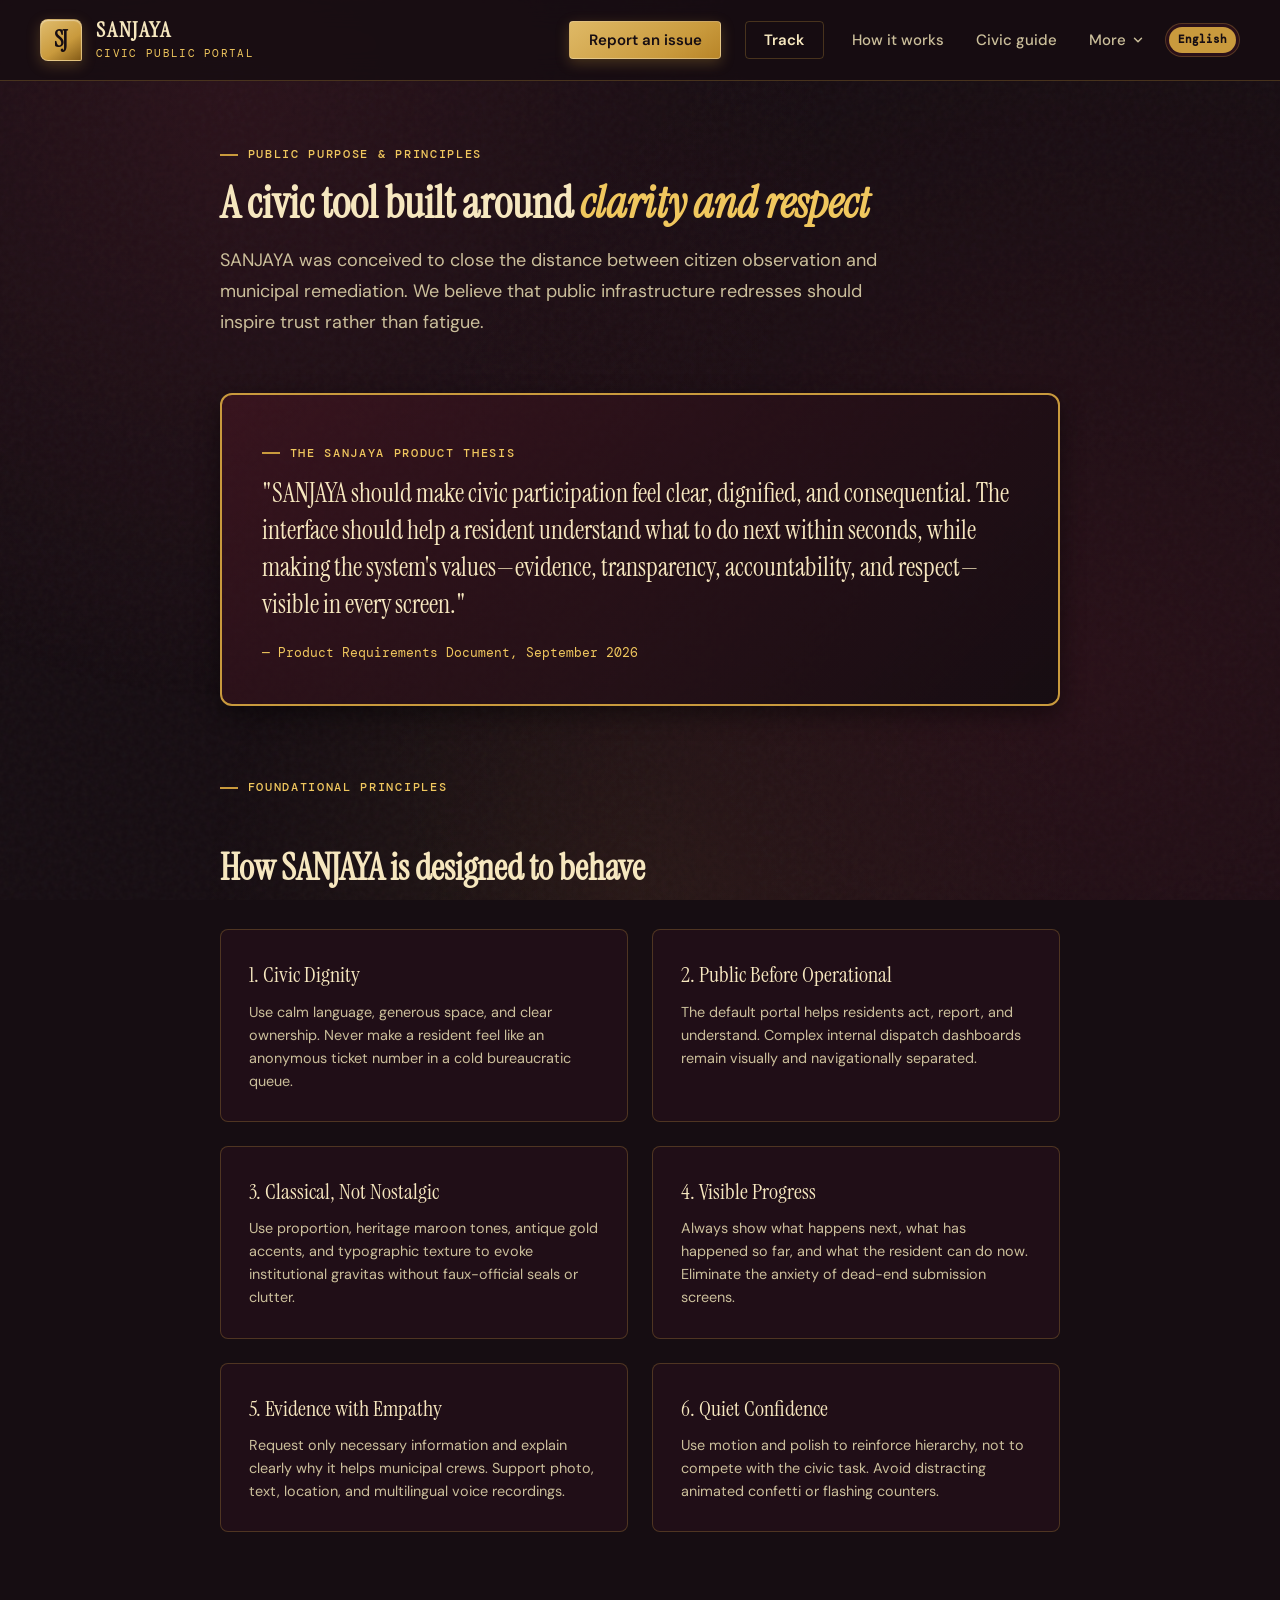
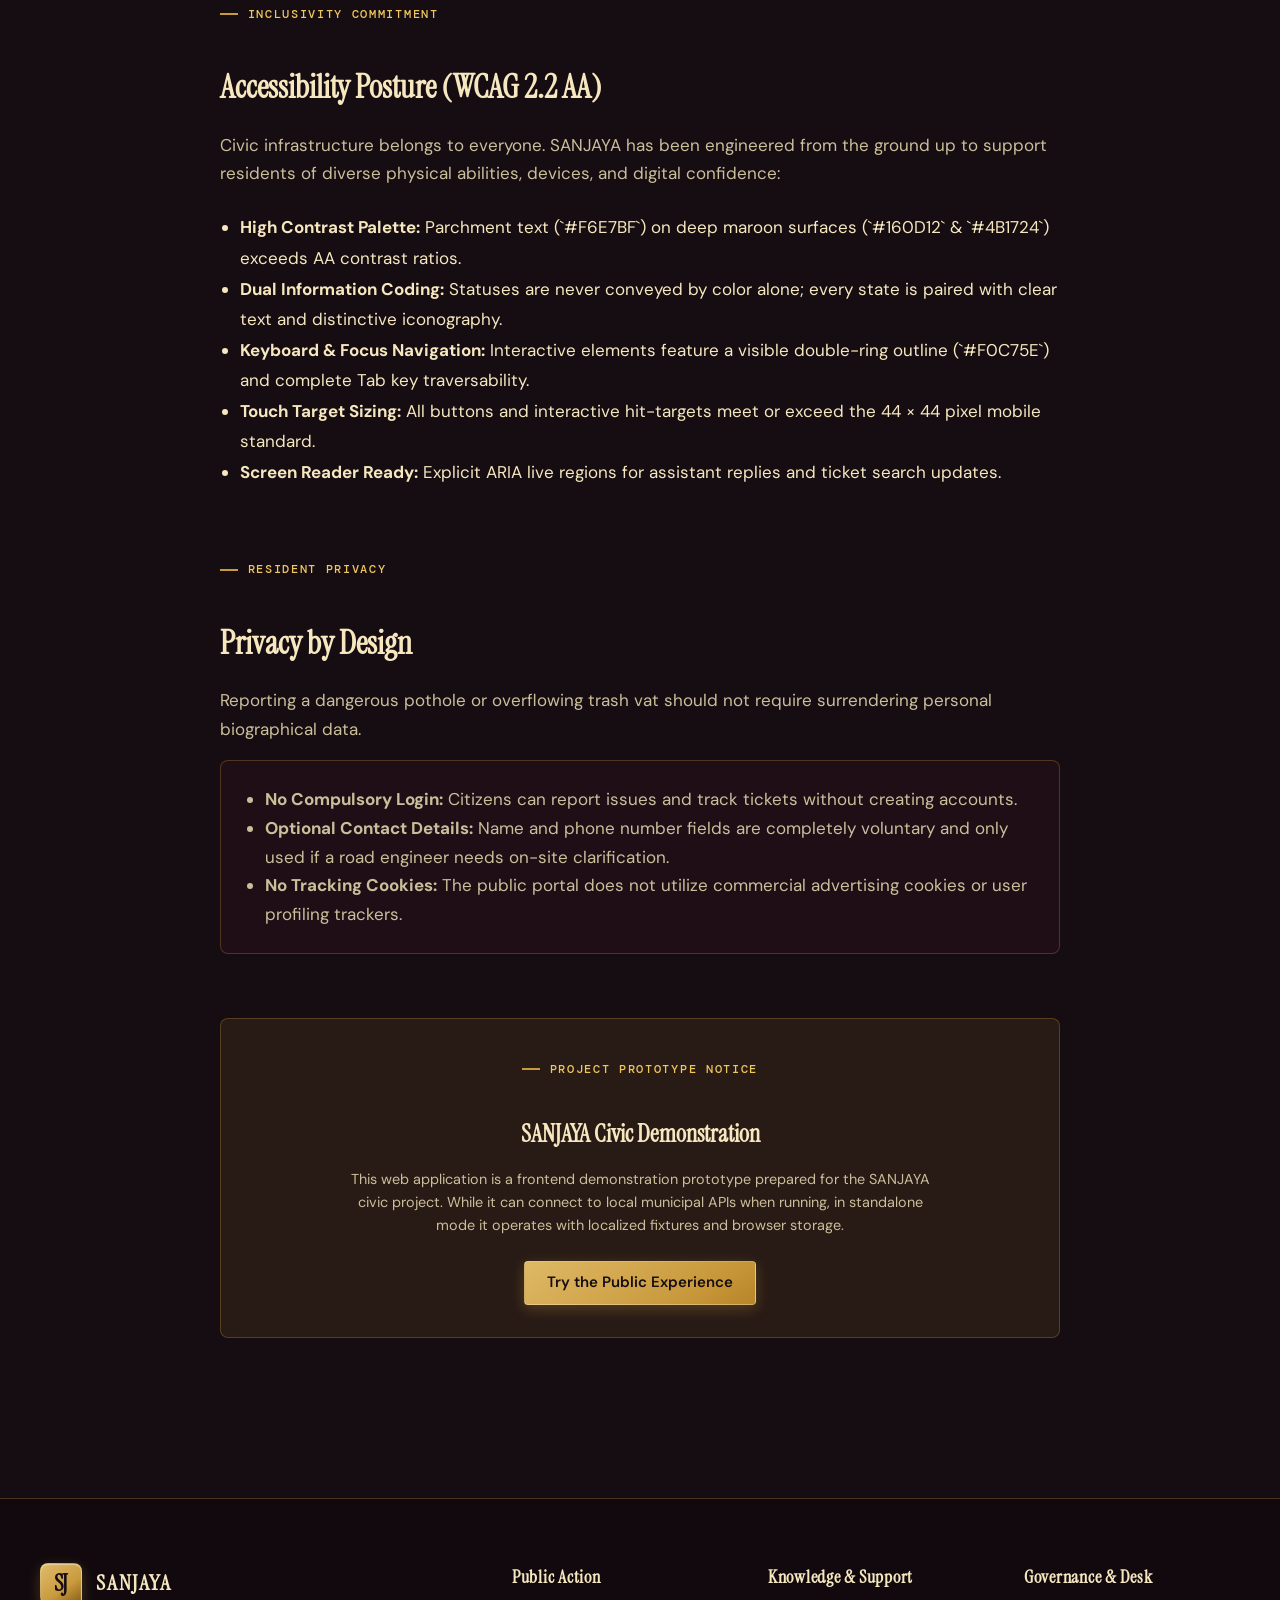
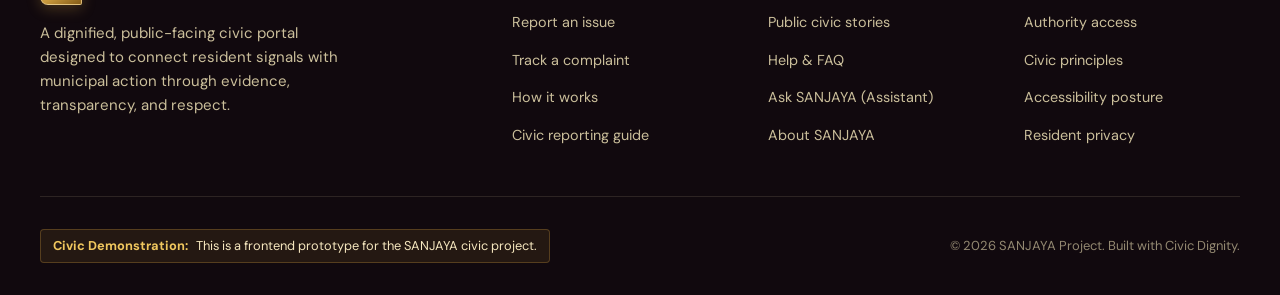
==== frontend/about.html @ 370dfbf6 "upgrading UI" ====
<!doctype html>
<html lang="en">
<head>
  <meta charset="UTF-8" />
  <meta name="viewport" content="width=device-width, initial-scale=1.0" />
  <meta name="description" content="Learn about SANJAYA's mission, civic thesis, design principles, accessibility posture, and governance." />
  <meta name="theme-color" content="#160D12" />
  <title>About SANJAYA — Civic Dignity, Transparency & Action</title>
  
  <!-- Typography -->
  <link rel="preconnect" href="https://fonts.googleapis.com" />
  <link rel="preconnect" href="https://fonts.gstatic.com" crossorigin />
  <link href="https://fonts.googleapis.com/css2?family=DM+Mono:wght@400;500&family=DM+Sans:opsz,wght@9..40,400;9..40,500;9..40,600;9..40,700&family=Instrument+Serif:ital@0;1&display=swap" rel="stylesheet" />

  <!-- Stylesheets -->
  <link rel="stylesheet" href="css/tokens.css" />
  <link rel="stylesheet" href="css/layout.css" />
  <link rel="stylesheet" href="css/components.css" />
  <link rel="stylesheet" href="css/style.css" />
</head>
<body>
  <a href="#main-content" class="skip-link">Skip to main content</a>
  <div class="site-texture" aria-hidden="true"></div>
  <div class="site-glow" aria-hidden="true"></div>

  <!-- Shared Header -->
  <header class="site-header">
    <div class="shell header-inner">
      <a href="index.html" class="brand" aria-label="SANJAYA Civic Portal Home">
        <div class="brand-mark" aria-hidden="true">SJ</div>
        <div class="brand-text">
          <span class="brand-name">SANJAYA</span>
          <span class="brand-tagline">Civic Public Portal</span>
        </div>
      </a>

      <nav class="nav-desktop" aria-label="Primary Navigation">
        <a href="report.html" class="btn btn-primary" style="padding: 0.55rem 1.15rem; min-height: 38px;">Report an issue</a>
        <a href="track.html" class="btn btn-outline" style="padding: 0.55rem 1.15rem; min-height: 38px;">Track</a>
        <a href="how-it-works.html" class="nav-link">How it works</a>
        <a href="civic-guide.html" class="nav-link">Civic guide</a>

        <div class="nav-dropdown">
          <button class="dropdown-trigger" aria-expanded="false" aria-haspopup="true">
            <span>More</span>
            <svg viewBox="0 0 24 24" fill="none" stroke="currentColor" stroke-width="2.5" stroke-linecap="round" stroke-linejoin="round" aria-hidden="true"><polyline points="6 9 12 15 18 9"></polyline></svg>
          </button>
          <div class="dropdown-menu" role="menu">
            <a href="stories.html" class="dropdown-item" role="menuitem">Public stories</a>
            <a href="help.html" class="dropdown-item" role="menuitem">Help centre</a>
            <a href="assistant.html" class="dropdown-item" role="menuitem">Ask SANJAYA</a>
            <a href="about.html" class="dropdown-item is-active" role="menuitem">About SANJAYA</a>
            <a href="login.html" class="dropdown-item authority-link" role="menuitem">Authority access ↗</a>
          </div>
        </div>
      </nav>

      <div class="header-actions">
        <div class="lang-selector" aria-label="Language">
          <span class="lang-btn is-active" style="cursor: default;">English</span>
        </div>

        <button class="menu-toggle" aria-label="Open mobile navigation menu" aria-expanded="false">
          <svg width="22" height="22" viewBox="0 0 24 24" fill="none" stroke="currentColor" stroke-width="2" stroke-linecap="round" stroke-linejoin="round"><line x1="3" y1="12" x2="21" y2="12"></line><line x1="3" y1="6" x2="21" y2="6"></line><line x1="3" y1="18" x2="21" y2="18"></line></svg>
        </button>
      </div>
    </div>
  </header>

  <!-- Mobile Drawer -->
  <aside class="mobile-drawer" aria-hidden="true" role="dialog" aria-label="Mobile Navigation">
    <div class="drawer-content">
      <div class="drawer-header">
        <a href="index.html" class="brand">
          <div class="brand-mark" aria-hidden="true">SJ</div>
          <span class="brand-name" style="font-size: 1.25rem;">SANJAYA</span>
        </a>
        <button class="drawer-close" aria-label="Close menu">✕</button>
      </div>

      <div style="display: flex; flex-direction: column; gap: 0.75rem; margin-bottom: 1.5rem;">
        <a href="report.html" class="btn btn-primary" style="width: 100%;">Report an issue</a>
        <a href="track.html" class="btn btn-outline" style="width: 100%;">Track a complaint</a>
      </div>

      <nav class="drawer-nav">
        <a href="index.html" class="drawer-link"><span>Home</span> <span>→</span></a>
        <a href="how-it-works.html" class="drawer-link"><span>How it works</span> <span>→</span></a>
        <a href="civic-guide.html" class="drawer-link"><span>Civic guide</span> <span>→</span></a>
        <a href="stories.html" class="drawer-link"><span>Public stories</span> <span>→</span></a>
        <a href="help.html" class="drawer-link"><span>Help centre</span> <span>→</span></a>
        <a href="assistant.html" class="drawer-link"><span>Ask SANJAYA</span> <span>→</span></a>
        <a href="about.html" class="drawer-link is-active"><span>About SANJAYA</span> <span>→</span></a>
      </nav>

      <div class="drawer-footer">
        <a href="login.html" class="btn btn-secondary" style="font-size: 0.85rem; width: 100%;">Authority login</a>
      </div>
    </div>
  </aside>

  <!-- Main Content -->
  <main id="main-content" style="padding-block: 3.5rem 5rem;">
    <div class="shell" style="max-width: 840px;">
      
      <!-- Page Header -->
      <div style="margin-bottom: 3.5rem;">
        <div class="eyebrow">Public Purpose & Principles</div>
        <h1 class="section-title">A civic tool built around <em>clarity and respect</em></h1>
        <p class="section-lead">
          SANJAYA was conceived to close the distance between citizen observation and municipal remediation. We believe that public infrastructure redresses should inspire trust rather than fatigue.
        </p>
      </div>

      <!-- Product Thesis (PRD Section 1 & 2) -->
      <section style="background: linear-gradient(135deg, rgba(75, 23, 36, 0.55), rgba(22, 13, 18, 0.95)); border: 2px solid var(--antique-gold); border-radius: var(--radius-lg); padding: 2.5rem; margin-bottom: 4rem; box-shadow: var(--shadow-md);">
        <div class="eyebrow" style="color: var(--warm-yellow);">The SANJAYA Product Thesis</div>
        <blockquote style="margin: 0 0 1.25rem; font-family: var(--font-serif); font-size: 1.6rem; color: var(--parchment); line-height: 1.45;">
          "SANJAYA should make civic participation feel clear, dignified, and consequential. The interface should help a resident understand what to do next within seconds, while making the system's values—evidence, transparency, accountability, and respect—visible in every screen."
        </blockquote>
        <div style="font-family: var(--font-mono); font-size: 0.8125rem; color: var(--warm-yellow);">
          — Product Requirements Document, September 2026
        </div>
      </section>

      <!-- The 6 Core Design Principles (PRD Section 3.2) -->
      <section id="principles" style="margin-bottom: 4rem; scroll-margin-top: 100px;">
        <div class="eyebrow">Foundational Principles</div>
        <h2 style="font-family: var(--font-serif); font-size: 2.25rem; color: var(--parchment); margin-bottom: 2rem;">
          How SANJAYA is designed to behave
        </h2>

        <div style="display: grid; grid-template-columns: 1fr 1fr; gap: 1.5rem;">
          <!-- Principle 1 -->
          <div style="background: var(--surface-card); border: 1px solid var(--line-gold); border-radius: var(--radius-md); padding: 1.75rem;">
            <div style="font-family: var(--font-serif); font-size: 1.35rem; color: var(--parchment); margin-bottom: 0.5rem;">1. Civic Dignity</div>
            <p style="font-size: 0.9rem; color: var(--muted-parchment); line-height: 1.6; margin: 0;">
              Use calm language, generous space, and clear ownership. Never make a resident feel like an anonymous ticket number in a cold bureaucratic queue.
            </p>
          </div>

          <!-- Principle 2 -->
          <div style="background: var(--surface-card); border: 1px solid var(--line-gold); border-radius: var(--radius-md); padding: 1.75rem;">
            <div style="font-family: var(--font-serif); font-size: 1.35rem; color: var(--parchment); margin-bottom: 0.5rem;">2. Public Before Operational</div>
            <p style="font-size: 0.9rem; color: var(--muted-parchment); line-height: 1.6; margin: 0;">
              The default portal helps residents act, report, and understand. Complex internal dispatch dashboards remain visually and navigationally separated.
            </p>
          </div>

          <!-- Principle 3 -->
          <div style="background: var(--surface-card); border: 1px solid var(--line-gold); border-radius: var(--radius-md); padding: 1.75rem;">
            <div style="font-family: var(--font-serif); font-size: 1.35rem; color: var(--parchment); margin-bottom: 0.5rem;">3. Classical, Not Nostalgic</div>
            <p style="font-size: 0.9rem; color: var(--muted-parchment); line-height: 1.6; margin: 0;">
              Use proportion, heritage maroon tones, antique gold accents, and typographic texture to evoke institutional gravitas without faux-official seals or clutter.
            </p>
          </div>

          <!-- Principle 4 -->
          <div style="background: var(--surface-card); border: 1px solid var(--line-gold); border-radius: var(--radius-md); padding: 1.75rem;">
            <div style="font-family: var(--font-serif); font-size: 1.35rem; color: var(--parchment); margin-bottom: 0.5rem;">4. Visible Progress</div>
            <p style="font-size: 0.9rem; color: var(--muted-parchment); line-height: 1.6; margin: 0;">
              Always show what happens next, what has happened so far, and what the resident can do now. Eliminate the anxiety of dead-end submission screens.
            </p>
          </div>

          <!-- Principle 5 -->
          <div style="background: var(--surface-card); border: 1px solid var(--line-gold); border-radius: var(--radius-md); padding: 1.75rem;">
            <div style="font-family: var(--font-serif); font-size: 1.35rem; color: var(--parchment); margin-bottom: 0.5rem;">5. Evidence with Empathy</div>
            <p style="font-size: 0.9rem; color: var(--muted-parchment); line-height: 1.6; margin: 0;">
              Request only necessary information and explain clearly why it helps municipal crews. Support photo, text, location, and multilingual voice recordings.
            </p>
          </div>

          <!-- Principle 6 -->
          <div style="background: var(--surface-card); border: 1px solid var(--line-gold); border-radius: var(--radius-md); padding: 1.75rem;">
            <div style="font-family: var(--font-serif); font-size: 1.35rem; color: var(--parchment); margin-bottom: 0.5rem;">6. Quiet Confidence</div>
            <p style="font-size: 0.9rem; color: var(--muted-parchment); line-height: 1.6; margin: 0;">
              Use motion and polish to reinforce hierarchy, not to compete with the civic task. Avoid distracting animated confetti or flashing counters.
            </p>
          </div>
        </div>
      </section>

      <!-- Accessibility Commitment (PRD Section 8) -->
      <section id="accessibility" style="margin-bottom: 4rem; scroll-margin-top: 100px;">
        <div class="eyebrow">Inclusivity Commitment</div>
        <h2 style="font-family: var(--font-serif); font-size: 2rem; color: var(--parchment); margin-bottom: 1rem;">
          Accessibility Posture (WCAG 2.2 AA)
        </h2>
        <p style="color: var(--muted-parchment); line-height: 1.7; margin-bottom: 1.5rem;">
          Civic infrastructure belongs to everyone. SANJAYA has been engineered from the ground up to support residents of diverse physical abilities, devices, and digital confidence:
        </p>
        <ul style="color: var(--parchment); line-height: 1.8; padding-left: 1.25rem;">
          <li><strong>High Contrast Palette:</strong> Parchment text (`#F6E7BF`) on deep maroon surfaces (`#160D12` & `#4B1724`) exceeds AA contrast ratios.</li>
          <li><strong>Dual Information Coding:</strong> Statuses are never conveyed by color alone; every state is paired with clear text and distinctive iconography.</li>
          <li><strong>Keyboard & Focus Navigation:</strong> Interactive elements feature a visible double-ring outline (`#F0C75E`) and complete Tab key traversability.</li>
          <li><strong>Touch Target Sizing:</strong> All buttons and interactive hit-targets meet or exceed the 44 × 44 pixel mobile standard.</li>
          <li><strong>Screen Reader Ready:</strong> Explicit ARIA live regions for assistant replies and ticket search updates.</li>
        </ul>
      </section>

      <!-- Resident Privacy Posture (PRD Section 3.2 & 6.9) -->
      <section id="privacy" style="margin-bottom: 4rem; scroll-margin-top: 100px;">
        <div class="eyebrow">Resident Privacy</div>
        <h2 style="font-family: var(--font-serif); font-size: 2rem; color: var(--parchment); margin-bottom: 1rem;">
          Privacy by Design
        </h2>
        <p style="color: var(--muted-parchment); line-height: 1.7; margin-bottom: 1rem;">
          Reporting a dangerous pothole or overflowing trash vat should not require surrendering personal biographical data.
        </p>
        <div style="background: var(--surface-card); border: 1px solid var(--line-gold); border-radius: var(--radius-md); padding: 1.5rem;">
          <ul style="margin: 0; padding-left: 1.25rem; color: var(--muted-parchment); line-height: 1.7;">
            <li><strong>No Compulsory Login:</strong> Citizens can report issues and track tickets without creating accounts.</li>
            <li><strong>Optional Contact Details:</strong> Name and phone number fields are completely voluntary and only used if a road engineer needs on-site clarification.</li>
            <li><strong>No Tracking Cookies:</strong> The public portal does not utilize commercial advertising cookies or user profiling trackers.</li>
          </ul>
        </div>
      </section>

      <!-- Prototype Notice & Handoff Note (PRD Section 11) -->
      <div style="background: rgba(201, 154, 61, 0.1); border: 1px solid var(--line-gold); border-radius: var(--radius-md); padding: 2rem; text-align: center;">
        <div class="eyebrow" style="color: var(--warm-yellow);">Project Prototype Notice</div>
        <h3 style="font-family: var(--font-serif); font-size: 1.5rem; color: var(--parchment); margin-bottom: 0.5rem;">
          SANJAYA Civic Demonstration
        </h3>
        <p style="color: var(--muted-parchment); font-size: 0.9rem; max-width: 600px; margin-inline: auto; margin-bottom: 1.5rem; line-height: 1.6;">
          This web application is a frontend demonstration prototype prepared for the SANJAYA civic project. While it can connect to local municipal APIs when running, in standalone mode it operates with localized fixtures and browser storage.
        </p>
        <a href="report.html" class="btn btn-primary">Try the Public Experience</a>
      </div>

    </div>
  </main>

  <!-- Shared Footer -->
  <footer class="site-footer">
    <div class="shell">
      <div class="footer-grid">
        <div class="footer-brand-col">
          <div class="brand">
            <div class="brand-mark">SJ</div>
            <span class="brand-name">SANJAYA</span>
          </div>
          <p>A dignified, public-facing civic portal designed to connect resident signals with municipal action through evidence, transparency, and respect.</p>
        </div>
        <div class="footer-col">
          <h4>Public Action</h4>
          <ul>
            <li><a href="report.html">Report an issue</a></li>
            <li><a href="track.html">Track a complaint</a></li>
            <li><a href="how-it-works.html">How it works</a></li>
            <li><a href="civic-guide.html">Civic reporting guide</a></li>
          </ul>
        </div>
        <div class="footer-col">
          <h4>Knowledge & Support</h4>
          <ul>
            <li><a href="stories.html">Public civic stories</a></li>
            <li><a href="help.html">Help & FAQ</a></li>
            <li><a href="assistant.html">Ask SANJAYA (Assistant)</a></li>
            <li><a href="about.html">About SANJAYA</a></li>
          </ul>
        </div>
        <div class="footer-col">
          <h4>Governance & Desk</h4>
          <ul>
            <li><a href="login.html">Authority access</a></li>
            <li><a href="about.html#principles">Civic principles</a></li>
            <li><a href="about.html#accessibility">Accessibility posture</a></li>
            <li><a href="about.html#privacy">Resident privacy</a></li>
          </ul>
        </div>
      </div>
      <div class="footer-bottom">
        <div class="prototype-notice">
          <strong>Civic Demonstration:</strong> This is a frontend prototype for the SANJAYA civic project.
        </div>
        <div>
          <span>© 2026 SANJAYA Project. Built with Civic Dignity.</span>
        </div>
      </div>
    </div>
  </footer>

  <!-- Scripts -->
  <script src="js/data.js"></script>
  <script src="js/adapter.js"></script>
  <script src="js/shared.js"></script>
  <script src="js/app.js"></script>
</body>
</html>
---- frontend/css/tokens.css ----
/* ==========================================================================
   SANJAYA Design System Tokens
   Heritage Civic Aesthetic: Dark Maroon, Antique Gold & Warm Yellow
   Strictly adheres to PRD specifications
   ========================================================================== */

:root {
  /* --- Core Palette Tokens (PRD Section 7.1) --- */
  --ink: #160D12;             /* Page background: Deep maroon-black foundation */
  --maroon: #4B1724;          /* Primary surface: Cards, bands, navigation emphasis */
  --burgundy: #72263A;        /* Interactive dark accent: Hover, selected states */
  --antique-gold: #C99A3D;    /* Primary action: Buttons, active indicators, rules */
  --warm-yellow: #F0C75E;     /* Attention highlight: Status hints, focused decoration */
  --parchment: #F6E7BF;       /* Primary text: Headings and high-priority text */
  --muted-parchment: #CBBF9B; /* Secondary text: Body copy, labels, helper text */
  --success: #92C6A5;         /* Positive status: Always paired with icon + text */
  --warning: #E6B85C;         /* Needs attention: Sparingly used */
  --error: #D9796A;           /* Error state: Validation or unavailable states */

  /* --- Derived Atmospheric Surfaces & Overlays --- */
  --surface-base: #160D12;
  --surface-card: #200E17;
  --surface-maroon: #4B1724;
  --surface-elevated: #2A131F;
  --surface-overlay: rgba(22, 13, 18, 0.88);
  --surface-glass: rgba(75, 23, 36, 0.45);
  
  /* --- Borders & Rules --- */
  --line-gold: rgba(201, 154, 61, 0.28);
  --line-gold-strong: rgba(201, 154, 61, 0.65);
  --line-parchment: rgba(246, 231, 191, 0.12);
  --line-subtle: rgba(203, 191, 155, 0.15);

  /* --- Radial & Ambient Glows --- */
  --glow-gold: rgba(201, 154, 61, 0.16);
  --glow-maroon: rgba(75, 23, 36, 0.45);
  --glow-warm: rgba(240, 199, 94, 0.18);

  /* --- Typography (PRD Section 7.2) --- */
  --font-serif: "Instrument Serif", "Cinzel", "Noto Serif Display", Georgia, serif;
  --font-sans: "DM Sans", -apple-system, BlinkMacSystemFont, "Segoe UI", Roboto, sans-serif;
  --font-mono: "DM Mono", "SF Mono", Consolas, monospace;

  /* Type Scale */
  --text-xs: 0.75rem;    /* 12px */
  --text-sm: 0.875rem;   /* 14px */
  --text-base: 1.0625rem;/* 17px - PRD desktop body 16-18px */
  --text-md: 1.1875rem;  /* 19px */
  --text-lg: 1.375rem;   /* 22px */
  --text-xl: 1.625rem;   /* 26px */
  --text-2xl: 2.125rem;  /* 34px */
  --text-3xl: 2.75rem;   /* 44px */
  --text-4xl: 3.5rem;    /* 56px */
  --text-hero: clamp(2.5rem, 5.5vw, 4.25rem);

  /* --- Spacing Scale --- */
  --space-1: 0.25rem;
  --space-2: 0.5rem;
  --space-3: 0.75rem;
  --space-4: 1rem;
  --space-5: 1.25rem;
  --space-6: 1.5rem;
  --space-8: 2rem;
  --space-10: 2.5rem;
  --space-12: 3rem;
  --space-16: 4rem;
  --space-20: 5rem;
  --space-24: 6rem;

  /* --- Layout & Radii --- */
  --shell-max: 1200px;
  --radius-sm: 4px;
  --radius-md: 8px;
  --radius-lg: 12px;
  --radius-xl: 18px;
  --radius-full: 9999px;

  /* --- Transitions & Timing (PRD Section 7.4: 180-260ms hover, 400-700ms entrance) --- */
  --ease-fast: cubic-bezier(0.16, 1, 0.3, 1);
  --ease-smooth: cubic-bezier(0.2, 0.8, 0.2, 1);
  --transition-quick: 200ms var(--ease-fast);
  --transition-smooth: 240ms var(--ease-smooth);
  --transition-entrance: 550ms var(--ease-smooth);

  /* --- Elevation & Shadows --- */
  --shadow-sm: 0 2px 8px rgba(0, 0, 0, 0.35);
  --shadow-md: 0 8px 24px rgba(0, 0, 0, 0.45);
  --shadow-lg: 0 16px 40px rgba(0, 0, 0, 0.55), 0 0 0 1px var(--line-gold);
  --shadow-gold: 0 8px 25px rgba(201, 154, 61, 0.22);

  /* --- Z-Indices --- */
  --z-base: 1;
  --z-elevated: 10;
  --z-header: 100;
  --z-drawer: 200;
  --z-modal: 300;
  --z-toast: 400;
}
---- frontend/css/layout.css ----
/* ==========================================================================
   SANJAYA Layout Styles
   Shared Site Shell, Header, Mobile Drawer, Footer, and Grid Layouts
   ========================================================================== */

/* --- Reset & Base Shell --- */
*, *::before, *::after {
  box-sizing: border-box;
}

html {
  scroll-behavior: smooth;
  font-size: 16px;
}

body {
  margin: 0;
  min-width: 320px;
  background-color: var(--ink);
  color: var(--muted-parchment);
  font-family: var(--font-sans);
  font-size: var(--text-base);
  line-height: 1.6;
  -webkit-font-smoothing: antialiased;
  -moz-osx-font-smoothing: grayscale;
  overflow-x: hidden;
}

/* Subtle Heritage Background Texture */
.site-texture {
  position: fixed;
  inset: 0;
  pointer-events: none;
  z-index: var(--z-base);
  opacity: 0.038;
  background-image: url("data:image/svg+xml,%3Csvg viewBox='0 0 200 200' xmlns='http://www.w3.org/2000/svg'%3E%3Cfilter id='noiseFilter'%3E%3CfeTurbulence type='fractalNoise' baseFrequency='0.8' numOctaves='3' stitchTiles='stitch'/%3E%3C/filter%3E%3Crect width='100%25' height='100%25' filter='url(%23noiseFilter)'/%3E%3C/svg%3E");
}

/* Atmospheric Maroon Radial Gradient */
.site-glow {
  position: fixed;
  inset: 0;
  pointer-events: none;
  z-index: var(--z-base);
  background: 
    radial-gradient(circle at 18% 12%, rgba(114, 38, 58, 0.22) 0%, transparent 45%),
    radial-gradient(circle at 85% 75%, rgba(75, 23, 36, 0.35) 0%, transparent 55%),
    radial-gradient(circle at 50% 100%, rgba(201, 154, 61, 0.08) 0%, transparent 40%);
}

.shell {
  width: min(var(--shell-max), calc(100% - 3.5rem));
  margin-inline: auto;
  position: relative;
  z-index: var(--z-elevated);
}

@media (max-width: 640px) {
  .shell {
    width: calc(100% - 1.75rem);
  }
}

/* --- Skip Navigation (Accessibility) --- */
.skip-link {
  position: absolute;
  top: -100px;
  left: 1rem;
  z-index: 1000;
  background: var(--antique-gold);
  color: var(--ink);
  padding: 0.75rem 1.25rem;
  font-weight: 700;
  border-radius: var(--radius-sm);
  text-decoration: none;
  transition: top var(--transition-quick);
}
.skip-link:focus {
  top: 1rem;
}

/* --- Shared Site Header --- */
.site-header {
  position: sticky;
  top: 0;
  z-index: var(--z-header);
  background: rgba(22, 13, 18, 0.82);
  backdrop-filter: blur(14px);
  -webkit-backdrop-filter: blur(14px);
  border-bottom: 1px solid var(--line-gold);
  transition: background var(--transition-smooth), border-color var(--transition-smooth), box-shadow var(--transition-smooth);
}

.site-header.is-scrolled {
  background: rgba(22, 13, 18, 0.96);
  border-bottom-color: rgba(201, 154, 61, 0.4);
  box-shadow: 0 8px 24px rgba(0, 0, 0, 0.4);
}

.header-inner {
  display: flex;
  align-items: center;
  justify-content: space-between;
  min-height: 80px;
  gap: var(--space-4);
}

/* Brand Identity */
.brand {
  display: inline-flex;
  align-items: center;
  gap: 0.875rem;
  text-decoration: none;
  color: var(--parchment);
}

.brand-mark {
  display: grid;
  place-items: center;
  width: 42px;
  height: 42px;
  border-radius: 8px 8px 2px 8px;
  background: linear-gradient(145deg, #E0BC6D, var(--antique-gold) 60%, #855C17);
  color: var(--ink);
  font-family: var(--font-serif);
  font-size: 1.45rem;
  font-weight: 700;
  letter-spacing: -0.02em;
  box-shadow: 0 4px 14px rgba(201, 154, 61, 0.28), inset 0 1px 1px rgba(255, 255, 255, 0.4);
  border: 1px solid rgba(246, 231, 191, 0.4);
  flex-shrink: 0;
}

.brand-text {
  display: flex;
  flex-direction: column;
}

.brand-name {
  font-family: var(--font-serif);
  font-size: 1.4rem;
  font-weight: 700;
  letter-spacing: 0.08em;
  color: var(--parchment);
  line-height: 1.1;
  text-transform: uppercase;
}

.brand-tagline {
  font-family: var(--font-mono);
  font-size: 0.6875rem;
  color: var(--warm-yellow);
  letter-spacing: 0.12em;
  text-transform: uppercase;
  margin-top: 2px;
}

/* Desktop Navigation */
.nav-desktop {
  display: flex;
  align-items: center;
  gap: 1.5rem;
  margin-left: auto;
}

.nav-link {
  color: var(--muted-parchment);
  font-size: 0.9375rem;
  font-weight: 500;
  text-decoration: none;
  padding: 0.5rem 0.25rem;
  position: relative;
  transition: color var(--transition-quick);
}

.nav-link:hover {
  color: var(--parchment);
}

.nav-link.is-active {
  color: var(--parchment);
  font-weight: 600;
}

.nav-link.is-active::after {
  content: "";
  position: absolute;
  bottom: 0;
  left: 0;
  right: 0;
  height: 2px;
  background: var(--antique-gold);
  border-radius: 1px;
}

/* More Dropdown */
.nav-dropdown {
  position: relative;
}

.dropdown-trigger {
  background: none;
  border: none;
  color: var(--muted-parchment);
  font-family: inherit;
  font-size: 0.9375rem;
  font-weight: 500;
  cursor: pointer;
  display: inline-flex;
  align-items: center;
  gap: 0.35rem;
  padding: 0.5rem 0.25rem;
  transition: color var(--transition-quick);
}

.dropdown-trigger:hover,
.dropdown-trigger[aria-expanded="true"] {
  color: var(--parchment);
}

.dropdown-trigger svg {
  width: 14px;
  height: 14px;
  transition: transform var(--transition-quick);
}

.dropdown-trigger[aria-expanded="true"] svg {
  transform: rotate(180deg);
}

.dropdown-menu {
  position: absolute;
  top: calc(100% + 0.5rem);
  right: 0;
  min-width: 220px;
  background: var(--surface-card);
  border: 1px solid var(--line-gold);
  border-radius: var(--radius-md);
  box-shadow: var(--shadow-lg);
  padding: 0.5rem;
  display: flex;
  flex-direction: column;
  gap: 0.25rem;
  opacity: 0;
  visibility: hidden;
  transform: translateY(-8px);
  transition: opacity var(--transition-quick), transform var(--transition-quick), visibility var(--transition-quick);
  z-index: var(--z-elevated);
}

.dropdown-menu.is-open {
  opacity: 1;
  visibility: visible;
  transform: translateY(0);
}

.dropdown-item {
  display: flex;
  align-items: center;
  gap: 0.65rem;
  padding: 0.6rem 0.85rem;
  border-radius: var(--radius-sm);
  color: var(--muted-parchment);
  font-size: 0.875rem;
  text-decoration: none;
  transition: background var(--transition-quick), color var(--transition-quick);
}

.dropdown-item:hover {
  background: var(--burgundy);
  color: var(--parchment);
}

.dropdown-item.authority-link {
  border-top: 1px solid var(--line-parchment);
  margin-top: 0.25rem;
  color: var(--warm-yellow);
}

/* Header Actions */
.header-actions {
  display: flex;
  align-items: center;
  gap: 0.875rem;
}

/* Language Selector */
.lang-selector {
  display: inline-flex;
  align-items: center;
  background: rgba(75, 23, 36, 0.4);
  border: 1px solid var(--line-gold);
  border-radius: var(--radius-full);
  padding: 3px;
  gap: 2px;
}

.lang-btn {
  background: none;
  border: none;
  color: var(--muted-parchment);
  font-family: var(--font-mono);
  font-size: 0.6875rem;
  font-weight: 500;
  padding: 0.25rem 0.55rem;
  border-radius: var(--radius-full);
  cursor: pointer;
  transition: all var(--transition-quick);
}

.lang-btn:hover {
  color: var(--parchment);
}

.lang-btn.is-active {
  background: var(--antique-gold);
  color: var(--ink);
  font-weight: 700;
}

/* Mobile Menu Button */
.menu-toggle {
  display: none;
  background: var(--maroon);
  border: 1px solid var(--line-gold);
  color: var(--parchment);
  width: 44px;
  height: 44px;
  border-radius: var(--radius-sm);
  align-items: center;
  justify-content: center;
  cursor: pointer;
  padding: 0;
  transition: background var(--transition-quick);
}

.menu-toggle:hover {
  background: var(--burgundy);
}

/* --- Mobile Drawer --- */
.mobile-drawer {
  position: fixed;
  inset: 0;
  z-index: var(--z-drawer);
  background: rgba(10, 5, 8, 0.7);
  backdrop-filter: blur(6px);
  opacity: 0;
  visibility: hidden;
  transition: opacity var(--transition-smooth), visibility var(--transition-smooth);
}

.mobile-drawer.is-open {
  opacity: 1;
  visibility: visible;
}

.drawer-content {
  position: absolute;
  top: 0;
  right: 0;
  bottom: 0;
  width: min(340px, 85vw);
  background: var(--surface-card);
  border-left: 1px solid var(--line-gold);
  padding: 1.5rem;
  display: flex;
  flex-direction: column;
  overflow-y: auto;
  transform: translateX(100%);
  transition: transform var(--transition-smooth);
  box-shadow: -10px 0 30px rgba(0, 0, 0, 0.6);
}

.mobile-drawer.is-open .drawer-content {
  transform: translateX(0);
}

.drawer-header {
  display: flex;
  align-items: center;
  justify-content: space-between;
  padding-bottom: 1.25rem;
  border-bottom: 1px solid var(--line-parchment);
  margin-bottom: 1.25rem;
}

.drawer-close {
  background: none;
  border: 1px solid var(--line-parchment);
  color: var(--parchment);
  width: 36px;
  height: 36px;
  border-radius: var(--radius-sm);
  display: grid;
  place-items: center;
  cursor: pointer;
}

.drawer-nav {
  display: flex;
  flex-direction: column;
  gap: 0.5rem;
}

.drawer-link {
  display: flex;
  align-items: center;
  justify-content: space-between;
  padding: 0.75rem 0.5rem;
  color: var(--muted-parchment);
  text-decoration: none;
  font-size: 1.05rem;
  font-weight: 500;
  border-radius: var(--radius-sm);
  transition: all var(--transition-quick);
}

.drawer-link:hover,
.drawer-link.is-active {
  color: var(--parchment);
  background: var(--burgundy);
  padding-left: 0.85rem;
}

.drawer-footer {
  margin-top: auto;
  padding-top: 1.5rem;
  border-top: 1px solid var(--line-parchment);
  display: flex;
  flex-direction: column;
  gap: 1rem;
}

/* Responsive Navigation Switch */
@media (max-width: 960px) {
  .nav-desktop {
    display: none;
  }
  .menu-toggle {
    display: inline-flex;
  }
}

/* --- Shared Footer (PRD Section 5.1) --- */
.site-footer {
  position: relative;
  background: #11090E;
  border-top: 1px solid var(--line-gold);
  padding-block: var(--space-16) var(--space-8);
  margin-top: var(--space-20);
  z-index: var(--z-elevated);
}

.footer-top-banner {
  background: linear-gradient(135deg, rgba(75, 23, 36, 0.65), rgba(22, 13, 18, 0.95));
  border: 1px solid var(--line-gold);
  border-radius: var(--radius-lg);
  padding: var(--space-8);
  display: flex;
  flex-wrap: wrap;
  align-items: center;
  justify-content: space-between;
  gap: var(--space-6);
  margin-bottom: var(--space-16);
  box-shadow: var(--shadow-md);
}

.footer-top-text h3 {
  font-family: var(--font-serif);
  font-size: 1.75rem;
  color: var(--parchment);
  margin: 0 0 0.4rem;
}

.footer-top-text p {
  color: var(--muted-parchment);
  margin: 0;
  font-size: 0.95rem;
  max-width: 540px;
}

.footer-top-actions {
  display: flex;
  align-items: center;
  gap: 1rem;
  flex-wrap: wrap;
}

/* Sitemap Columns */
.footer-grid {
  display: grid;
  grid-template-columns: 2fr 1fr 1fr 1fr;
  gap: var(--space-10);
  margin-bottom: var(--space-12);
}

.footer-brand-col p {
  font-size: 0.9375rem;
  line-height: 1.6;
  margin-top: 1rem;
  color: var(--muted-parchment);
  max-width: 320px;
}

.footer-col h4 {
  font-family: var(--font-serif);
  font-size: 1.15rem;
  color: var(--parchment);
  margin: 0 0 1rem;
  letter-spacing: 0.04em;
}

.footer-col ul {
  list-style: none;
  padding: 0;
  margin: 0;
  display: flex;
  flex-direction: column;
  gap: 0.65rem;
}

.footer-col a {
  color: var(--muted-parchment);
  text-decoration: none;
  font-size: 0.9rem;
  transition: color var(--transition-quick);
}

.footer-col a:hover {
  color: var(--warm-yellow);
  text-decoration: underline;
  text-underline-offset: 4px;
}

/* Prototype Disclosure & Legal Bottom Bar */
.footer-bottom {
  padding-top: var(--space-8);
  border-top: 1px solid var(--line-parchment);
  display: flex;
  flex-wrap: wrap;
  align-items: center;
  justify-content: space-between;
  gap: 1rem;
  font-size: 0.8125rem;
  color: rgba(203, 191, 155, 0.7);
}

.prototype-notice {
  display: inline-flex;
  align-items: center;
  gap: 0.5rem;
  background: rgba(201, 154, 61, 0.1);
  border: 1px solid rgba(201, 154, 61, 0.3);
  padding: 0.35rem 0.75rem;
  border-radius: var(--radius-sm);
  color: var(--parchment);
  font-size: 0.8rem;
}

.prototype-notice strong {
  color: var(--warm-yellow);
}

@media (max-width: 840px) {
  .footer-grid {
    grid-template-columns: 1fr 1fr;
    gap: var(--space-8);
  }
  .footer-brand-col {
    grid-column: 1 / -1;
  }
}

@media (max-width: 500px) {
  .footer-grid {
    grid-template-columns: 1fr;
  }
}
---- frontend/css/components.css ----
/* ==========================================================================
   SANJAYA Shared Component Styles
   PRD Section 7 & 8: Buttons, Status Badges, Stepper, Category Cards,
   Timeline, Ticket Cards, Accordions, Story Cards, Modals, and Toasts.
   ========================================================================== */

/* --- Focus Rings (WCAG 2.2 AA visible double-ring) --- */
:focus-visible {
  outline: 2px solid var(--warm-yellow);
  outline-offset: 3px;
}

/* --- Buttons --- */
.btn {
  display: inline-flex;
  align-items: center;
  justify-content: center;
  gap: 0.65rem;
  padding: 0.75rem 1.4rem;
  min-height: 44px;
  font-family: var(--font-sans);
  font-size: 0.9375rem;
  font-weight: 600;
  line-height: 1;
  border-radius: var(--radius-sm);
  text-decoration: none;
  cursor: pointer;
  border: 1px solid transparent;
  transition: all var(--transition-quick);
  white-space: nowrap;
}

.btn:disabled,
.btn.is-disabled {
  opacity: 0.55;
  cursor: not-allowed;
  pointer-events: none;
}

/* Primary Button: Solid Gold Fill */
.btn-primary {
  background: linear-gradient(145deg, #DFB966, var(--antique-gold) 70%, #B88528);
  color: var(--ink);
  border-color: rgba(255, 255, 255, 0.25);
  box-shadow: 0 4px 14px rgba(201, 154, 61, 0.28);
}

.btn-primary:hover {
  background: linear-gradient(145deg, #F0C75E, #DBA946 70%, #C99A3D);
  transform: translateY(-2px);
  box-shadow: var(--shadow-gold);
  color: var(--ink);
}

.btn-primary:active {
  transform: translateY(0);
}

/* Secondary Button: Burgundy Surface */
.btn-secondary {
  background: var(--burgundy);
  color: var(--parchment);
  border-color: var(--line-gold);
}

.btn-secondary:hover {
  background: #872F46;
  color: #ffffff;
  transform: translateY(-2px);
  box-shadow: 0 6px 18px rgba(0, 0, 0, 0.4);
}

/* Tertiary / Outline Button */
.btn-outline {
  background: transparent;
  color: var(--parchment);
  border-color: var(--line-gold);
}

.btn-outline:hover {
  background: rgba(201, 154, 61, 0.12);
  border-color: var(--antique-gold);
  color: var(--warm-yellow);
}

/* Button Icon helper */
.btn-arrow {
  transition: transform var(--transition-quick);
}
.btn:hover .btn-arrow {
  transform: translateX(3px);
}

/* --- Section Eyebrow & Titles --- */
.eyebrow {
  display: inline-flex;
  align-items: center;
  gap: 0.6rem;
  color: var(--warm-yellow);
  font-family: var(--font-mono);
  font-size: 0.75rem;
  font-weight: 500;
  letter-spacing: 0.14em;
  text-transform: uppercase;
  margin-bottom: 0.75rem;
}

.eyebrow::before {
  content: "";
  display: inline-block;
  width: 18px;
  height: 2px;
  background: var(--antique-gold);
}

.section-title {
  font-family: var(--font-serif);
  font-size: clamp(1.85rem, 3.5vw, 2.75rem);
  color: var(--parchment);
  line-height: 1.2;
  margin: 0 0 1rem;
}

.section-title em {
  font-style: italic;
  color: var(--warm-yellow);
}

.section-lead {
  font-size: 1.125rem;
  color: var(--muted-parchment);
  max-width: 680px;
  line-height: 1.7;
  margin: 0 0 2.5rem;
}

/* --- Status Badges (Never rely on color alone) --- */
.badge {
  display: inline-flex;
  align-items: center;
  gap: 0.45rem;
  padding: 0.35rem 0.75rem;
  border-radius: var(--radius-full);
  font-family: var(--font-mono);
  font-size: 0.75rem;
  font-weight: 600;
  letter-spacing: 0.04em;
  text-transform: uppercase;
  border: 1px solid transparent;
  line-height: 1;
}

.badge-dot {
  width: 7px;
  height: 7px;
  border-radius: 50%;
}

/* Status variants */
.badge-received {
  background: rgba(201, 154, 61, 0.15);
  color: var(--warm-yellow);
  border-color: rgba(201, 154, 61, 0.4);
}
.badge-received .badge-dot { background: var(--warm-yellow); }

.badge-review {
  background: rgba(114, 38, 58, 0.4);
  color: #FFB3C1;
  border-color: rgba(255, 179, 193, 0.3);
}
.badge-review .badge-dot { background: #FFB3C1; }

.badge-assigned {
  background: rgba(230, 184, 92, 0.18);
  color: var(--warning);
  border-color: rgba(230, 184, 92, 0.45);
}
.badge-assigned .badge-dot { background: var(--warning); }

.badge-progress {
  background: rgba(201, 154, 61, 0.22);
  color: var(--antique-gold);
  border-color: var(--antique-gold);
}
.badge-progress .badge-dot { background: var(--antique-gold); }

.badge-resolved {
  background: rgba(146, 198, 165, 0.16);
  color: var(--success);
  border-color: rgba(146, 198, 165, 0.4);
}
.badge-resolved .badge-dot { background: var(--success); }

/* --- Stepper (Report 4-step flow) --- */
.stepper {
  display: flex;
  align-items: center;
  justify-content: space-between;
  position: relative;
  margin-bottom: 2.5rem;
  padding: 1.25rem;
  background: var(--surface-card);
  border: 1px solid var(--line-gold);
  border-radius: var(--radius-md);
}

.stepper::before {
  content: "";
  position: absolute;
  top: 50%;
  left: 3.5rem;
  right: 3.5rem;
  height: 2px;
  background: var(--line-parchment);
  transform: translateY(-50%);
  z-index: 1;
}

.step-item {
  display: flex;
  align-items: center;
  gap: 0.75rem;
  position: relative;
  z-index: 2;
  background: var(--surface-card);
  padding-inline: 0.5rem;
  color: var(--muted-parchment);
}

.step-circle {
  width: 36px;
  height: 36px;
  border-radius: 50%;
  border: 2px solid var(--line-parchment);
  background: var(--ink);
  display: grid;
  place-items: center;
  font-family: var(--font-mono);
  font-size: 0.875rem;
  font-weight: 700;
  color: var(--muted-parchment);
  transition: all var(--transition-quick);
}

.step-title {
  font-size: 0.875rem;
  font-weight: 600;
  display: none;
}

@media (min-width: 768px) {
  .step-title {
    display: block;
  }
}

.step-item.is-current .step-circle {
  border-color: var(--antique-gold);
  background: var(--antique-gold);
  color: var(--ink);
  box-shadow: 0 0 12px var(--glow-gold);
}

.step-item.is-current {
  color: var(--parchment);
}

.step-item.is-completed .step-circle {
  border-color: var(--success);
  background: var(--success);
  color: var(--ink);
}

/* --- Category Cards (Radio semantics) --- */
.category-grid {
  display: grid;
  grid-template-columns: repeat(auto-fit, minmax(180px, 1fr));
  gap: 1rem;
  margin-bottom: 2rem;
}

.category-card {
  position: relative;
  background: var(--surface-card);
  border: 1px solid var(--line-gold);
  border-radius: var(--radius-md);
  padding: 1.25rem 1rem;
  cursor: pointer;
  transition: all var(--transition-quick);
  display: flex;
  flex-direction: column;
  align-items: flex-start;
  gap: 0.5rem;
  text-align: left;
}

.category-card:hover {
  background: var(--surface-elevated);
  border-color: var(--antique-gold);
  transform: translateY(-2px);
}

.category-card input[type="radio"] {
  position: absolute;
  opacity: 0;
  pointer-events: none;
}

.category-card.is-selected {
  border-color: var(--antique-gold);
  background: linear-gradient(145deg, rgba(75, 23, 36, 0.8), rgba(32, 14, 23, 0.9));
  box-shadow: 0 4px 20px rgba(201, 154, 61, 0.2), inset 0 0 0 1px var(--antique-gold);
}

.category-icon {
  width: 38px;
  height: 38px;
  border-radius: 6px;
  background: rgba(201, 154, 61, 0.15);
  border: 1px solid var(--line-gold);
  display: grid;
  place-items: center;
  color: var(--warm-yellow);
  font-size: 1.25rem;
  margin-bottom: 0.25rem;
}

.category-name {
  font-family: var(--font-serif);
  font-size: 1.15rem;
  color: var(--parchment);
  margin: 0;
}

.category-desc {
  font-size: 0.8125rem;
  color: var(--muted-parchment);
  margin: 0;
  line-height: 1.4;
}

/* --- Form Controls --- */
.form-group {
  display: flex;
  flex-direction: column;
  gap: 0.5rem;
  margin-bottom: 1.5rem;
}

.form-label {
  font-family: var(--font-sans);
  font-size: 0.9375rem;
  font-weight: 600;
  color: var(--parchment);
  display: flex;
  align-items: center;
  justify-content: space-between;
}

.form-hint {
  font-size: 0.8125rem;
  color: var(--muted-parchment);
  font-weight: normal;
}

.form-input,
.form-textarea,
.form-select {
  width: 100%;
  background: rgba(18, 10, 15, 0.8);
  border: 1px solid var(--line-gold);
  border-radius: var(--radius-sm);
  padding: 0.85rem 1rem;
  color: var(--parchment);
  font-family: var(--font-sans);
  font-size: 1rem;
  transition: all var(--transition-quick);
}

.form-input:focus,
.form-textarea:focus,
.form-select:focus {
  border-color: var(--antique-gold);
  box-shadow: 0 0 0 2px var(--warm-yellow);
  background: #1C0F17;
  outline: none;
}

.form-textarea {
  min-height: 130px;
  resize: vertical;
}

/* --- Upload Dropzone --- */
.dropzone {
  border: 2px dashed var(--line-gold);
  border-radius: var(--radius-md);
  padding: 2.25rem 1.5rem;
  text-align: center;
  background: rgba(22, 13, 18, 0.6);
  cursor: pointer;
  transition: all var(--transition-quick);
  display: flex;
  flex-direction: column;
  align-items: center;
  gap: 0.75rem;
}

.dropzone:hover,
.dropzone.is-dragover {
  border-color: var(--antique-gold);
  background: rgba(75, 23, 36, 0.35);
}

.dropzone-icon {
  width: 48px;
  height: 48px;
  border-radius: 50%;
  background: rgba(201, 154, 61, 0.12);
  display: grid;
  place-items: center;
  color: var(--warm-yellow);
}

.dropzone-preview {
  display: none;
  width: 100%;
  margin-top: 1rem;
  position: relative;
}

.dropzone-preview.is-visible {
  display: block;
}

.preview-thumbnail {
  max-height: 220px;
  max-width: 100%;
  border-radius: var(--radius-sm);
  border: 1px solid var(--line-gold);
  object-fit: cover;
}

.preview-remove {
  position: absolute;
  top: 8px;
  right: 8px;
  background: rgba(22, 13, 18, 0.85);
  border: 1px solid var(--error);
  color: var(--error);
  padding: 0.35rem 0.65rem;
  border-radius: var(--radius-sm);
  font-size: 0.75rem;
  cursor: pointer;
}

/* --- Report Step Panels --- */
.report-step-panel {
  display: none !important;
}

.report-step-panel.is-active {
  display: block !important;
  animation: fadeIn 220ms ease-out forwards;
}

@keyframes fadeIn {
  from { opacity: 0; transform: translateY(6px); }
  to { opacity: 1; transform: translateY(0); }
}

/* --- Voice Support Component --- */
.voice-recorder-box {
  background: linear-gradient(135deg, rgba(75, 23, 36, 0.65), rgba(32, 14, 23, 0.85));
  border: 2px solid var(--antique-gold);
  border-radius: var(--radius-lg);
  padding: 1.75rem;
  margin-bottom: 2rem;
  box-shadow: 0 4px 20px rgba(0, 0, 0, 0.35);
}

.voice-status {
  display: flex;
  align-items: center;
  gap: 0.65rem;
  font-size: 0.95rem;
  color: var(--muted-parchment);
}

.voice-status.is-recording {
  color: var(--warning);
  font-weight: 600;
}

.voice-status.is-recording::before {
  content: "";
  width: 12px;
  height: 12px;
  border-radius: 50%;
  background: #E65C5C;
  box-shadow: 0 0 10px #E65C5C;
  animation: pulse 1.2s infinite;
}

@keyframes pulse {
  0% { transform: scale(0.9); opacity: 0.7; }
  50% { transform: scale(1.3); opacity: 1; }
  100% { transform: scale(0.9); opacity: 0.7; }
}

/* --- Dignified Ticket Card (PRD Section 6.2 & 7) --- */
.ticket-card {
  background: linear-gradient(135deg, rgba(75, 23, 36, 0.95), rgba(32, 14, 23, 0.98));
  border: 2px solid var(--antique-gold);
  border-radius: var(--radius-lg);
  padding: 2.25rem;
  box-shadow: var(--shadow-lg), 0 0 30px rgba(201, 154, 61, 0.15);
  position: relative;
  overflow: hidden;
}

.ticket-card::before {
  content: "";
  position: absolute;
  top: 0;
  left: 0;
  width: 100%;
  height: 4px;
  background: linear-gradient(90deg, #E0BC6D, var(--antique-gold), #855C17);
}

.ticket-header {
  display: flex;
  flex-wrap: wrap;
  justify-content: space-between;
  align-items: center;
  gap: 1rem;
  padding-bottom: 1.25rem;
  border-bottom: 1px dashed var(--line-gold);
  margin-bottom: 1.5rem;
}

.ticket-id-group {
  display: flex;
  align-items: center;
  gap: 0.75rem;
}

.ticket-id {
  font-family: var(--font-mono);
  font-size: 1.65rem;
  font-weight: 700;
  letter-spacing: 0.08em;
  color: var(--warm-yellow);
}

.ticket-copy-btn {
  background: rgba(201, 154, 61, 0.15);
  border: 1px solid var(--line-gold);
  color: var(--parchment);
  padding: 0.4rem 0.75rem;
  border-radius: var(--radius-sm);
  font-size: 0.8rem;
  cursor: pointer;
  transition: all var(--transition-quick);
}
.ticket-copy-btn:hover {
  background: var(--antique-gold);
  color: var(--ink);
}

.ticket-meta-grid {
  display: grid;
  grid-template-columns: repeat(auto-fit, minmax(140px, 1fr));
  gap: 1.25rem;
  margin-bottom: 1.75rem;
}

.meta-label {
  font-size: 0.75rem;
  color: var(--muted-parchment);
  text-transform: uppercase;
  letter-spacing: 0.05em;
  display: block;
  margin-bottom: 0.25rem;
}

.meta-value {
  font-size: 1rem;
  font-weight: 600;
  color: var(--parchment);
}

/* --- Vertical Status Timeline (PRD Section 6.3) --- */
.timeline {
  position: relative;
  padding-left: 2.25rem;
  margin-block: 1.5rem;
}

.timeline::before {
  content: "";
  position: absolute;
  top: 0.5rem;
  bottom: 0.5rem;
  left: 10px;
  width: 2px;
  background: var(--line-parchment);
}

.timeline-step {
  position: relative;
  margin-bottom: 2rem;
}

.timeline-step:last-child {
  margin-bottom: 0;
}

.timeline-node {
  position: absolute;
  left: -2.25rem;
  top: 0.25rem;
  width: 22px;
  height: 22px;
  border-radius: 50%;
  border: 2px solid var(--line-parchment);
  background: var(--ink);
  display: grid;
  place-items: center;
  transition: all var(--transition-quick);
}

.timeline-step.is-done .timeline-node {
  border-color: var(--success);
  background: var(--success);
  color: var(--ink);
}

.timeline-step.is-current .timeline-node {
  border-color: var(--antique-gold);
  background: var(--antique-gold);
  box-shadow: 0 0 10px var(--glow-gold);
}

.timeline-step.is-pending .timeline-node {
  border-color: var(--line-parchment);
  background: var(--ink);
}

.timeline-content {
  background: var(--surface-card);
  border: 1px solid var(--line-parchment);
  border-radius: var(--radius-md);
  padding: 1.25rem;
}

.timeline-header {
  display: flex;
  flex-wrap: wrap;
  align-items: center;
  justify-content: space-between;
  gap: 0.5rem;
  margin-bottom: 0.4rem;
}

.timeline-title {
  font-family: var(--font-serif);
  font-size: 1.2rem;
  color: var(--parchment);
  margin: 0;
}

.timeline-time {
  font-family: var(--font-mono);
  font-size: 0.75rem;
  color: var(--muted-parchment);
}

.timeline-desc {
  font-size: 0.9375rem;
  color: var(--muted-parchment);
  margin: 0;
  line-height: 1.5;
}

/* --- FAQ Accordions (PRD Section 6.5 & 6.7) --- */
.accordion {
  border: 1px solid var(--line-gold);
  border-radius: var(--radius-md);
  margin-bottom: 0.85rem;
  background: var(--surface-card);
  overflow: hidden;
  transition: border-color var(--transition-quick);
}

.accordion:hover {
  border-color: rgba(201, 154, 61, 0.5);
}

.accordion-trigger {
  width: 100%;
  background: none;
  border: none;
  padding: 1.25rem 1.5rem;
  display: flex;
  align-items: center;
  justify-content: space-between;
  gap: 1rem;
  color: var(--parchment);
  font-family: var(--font-serif);
  font-size: 1.25rem;
  text-align: left;
  cursor: pointer;
  transition: background var(--transition-quick);
}

.accordion-trigger:hover {
  background: rgba(75, 23, 36, 0.25);
}

.accordion-icon {
  width: 20px;
  height: 20px;
  color: var(--warm-yellow);
  transition: transform var(--transition-quick);
  flex-shrink: 0;
}

.accordion[open] .accordion-icon,
.accordion.is-open .accordion-icon {
  transform: rotate(180deg);
}

.accordion-body {
  padding: 0 1.5rem 1.5rem;
  color: var(--muted-parchment);
  font-size: 0.95rem;
  line-height: 1.7;
}

/* --- Public Stories Cards (PRD Section 6.6) --- */
.story-card {
  background: var(--surface-card);
  border: 1px solid var(--line-gold);
  border-radius: var(--radius-md);
  overflow: hidden;
  display: flex;
  flex-direction: column;
  transition: all var(--transition-quick);
}

.story-card:hover {
  transform: translateY(-4px);
  box-shadow: var(--shadow-md);
  border-color: var(--antique-gold);
}

.story-image-wrap {
  position: relative;
  height: 200px;
  background: linear-gradient(135deg, #3A101C, #1B0B13);
  overflow: hidden;
  border-bottom: 1px solid var(--line-gold);
}

.story-image-wrap img {
  width: 100%;
  height: 100%;
  object-fit: cover;
  opacity: 0.85;
}

.story-prototype-tag {
  position: absolute;
  top: 10px;
  right: 10px;
  background: rgba(22, 13, 18, 0.85);
  border: 1px solid var(--line-gold);
  color: var(--warm-yellow);
  font-family: var(--font-mono);
  font-size: 0.65rem;
  padding: 0.25rem 0.5rem;
  border-radius: var(--radius-sm);
  text-transform: uppercase;
  letter-spacing: 0.08em;
}

.story-body {
  padding: 1.5rem;
  display: flex;
  flex-direction: column;
  flex-grow: 1;
}

.story-meta {
  display: flex;
  align-items: center;
  gap: 0.75rem;
  font-family: var(--font-mono);
  font-size: 0.75rem;
  color: var(--warm-yellow);
  margin-bottom: 0.65rem;
}

.story-title {
  font-family: var(--font-serif);
  font-size: 1.45rem;
  color: var(--parchment);
  margin: 0 0 0.75rem;
  line-height: 1.25;
}

.story-desc {
  font-size: 0.9rem;
  color: var(--muted-parchment);
  line-height: 1.6;
  margin-bottom: 1.25rem;
}

.story-outcome {
  margin-top: auto;
  padding-top: 1rem;
  border-top: 1px solid var(--line-parchment);
  font-size: 0.85rem;
  color: var(--parchment);
}

.story-outcome strong {
  color: var(--success);
}

/* --- Toasts (Accessible ARIA live announcements) --- */
.toast-container {
  position: fixed;
  bottom: 1.5rem;
  right: 1.5rem;
  z-index: var(--z-toast);
  display: flex;
  flex-direction: column;
  gap: 0.75rem;
  pointer-events: none;
}

.toast {
  pointer-events: auto;
  background: var(--surface-card);
  border: 1px solid var(--line-gold);
  border-left: 4px solid var(--antique-gold);
  padding: 0.85rem 1.25rem;
  border-radius: var(--radius-sm);
  box-shadow: var(--shadow-lg);
  color: var(--parchment);
  font-size: 0.9rem;
  display: flex;
  align-items: center;
  gap: 0.75rem;
  max-width: 380px;
  transform: translateY(20px);
  opacity: 0;
  transition: all var(--transition-quick);
}

.toast.is-visible {
  transform: translateY(0);
  opacity: 1;
}

.toast.toast-success { border-left-color: var(--success); }
.toast.toast-error { border-left-color: var(--error); }
.toast.toast-warning { border-left-color: var(--warning); }
---- frontend/css/style.css ----
/* ==========================================================================
   SANJAYA Master Stylesheet
   Aggregates Tokens, Layout, Components, and Page-Level Editorial Styling
   ========================================================================== */

@import url("./tokens.css");
@import url("./layout.css");
@import url("./components.css");

/* ==========================================================================
   Page-Specific: Homepage (index.html)
   ========================================================================== */

/* Hero Section */
.hero {
  padding-block: clamp(3.5rem, 8vw, 7rem) clamp(2.5rem, 5vw, 4.5rem);
  text-align: center;
  position: relative;
}

.hero-inner {
  max-width: 860px;
  margin-inline: auto;
  display: flex;
  flex-direction: column;
  align-items: center;
}

.hero-headline {
  font-family: var(--font-serif);
  font-size: var(--text-hero);
  color: var(--parchment);
  line-height: 1.15;
  margin: 0 0 1.5rem;
  letter-spacing: -0.01em;
}

.hero-headline em {
  font-style: italic;
  color: var(--warm-yellow);
  text-shadow: 0 0 20px var(--glow-warm);
}

.hero-subhead {
  font-size: clamp(1.1rem, 2vw, 1.3rem);
  color: var(--muted-parchment);
  line-height: 1.6;
  max-width: 680px;
  margin: 0 0 2rem;
}

.hero-actions {
  display: flex;
  align-items: center;
  justify-content: center;
  gap: 1.25rem;
  flex-wrap: wrap;
  margin-bottom: 1.5rem;
}

.hero-trust {
  display: inline-flex;
  align-items: center;
  gap: 0.5rem;
  font-family: var(--font-mono);
  font-size: 0.8125rem;
  color: var(--warm-yellow);
  background: rgba(201, 154, 61, 0.08);
  border: 1px solid var(--line-gold);
  padding: 0.35rem 0.85rem;
  border-radius: var(--radius-full);
}

/* Three Steps, One Visible Path */
.steps-section {
  padding-block: var(--space-16);
  border-top: 1px solid var(--line-gold);
}

.steps-grid {
  display: grid;
  grid-template-columns: repeat(3, 1fr);
  gap: 1.75rem;
  margin-top: 2.5rem;
}

@media (max-width: 880px) {
  .steps-grid {
    grid-template-columns: 1fr;
  }
}

.step-card {
  background: var(--surface-card);
  border: 1px solid var(--line-gold);
  border-radius: var(--radius-md);
  padding: 2rem 1.75rem;
  position: relative;
  transition: all var(--transition-quick);
  display: flex;
  flex-direction: column;
}

.step-card:hover {
  transform: translateY(-4px);
  border-color: var(--antique-gold);
  box-shadow: var(--shadow-md);
}

.step-number {
  font-family: var(--font-serif);
  font-size: 2.25rem;
  color: var(--warm-yellow);
  line-height: 1;
  margin-bottom: 1rem;
}

.step-card h3 {
  font-family: var(--font-serif);
  font-size: 1.5rem;
  color: var(--parchment);
  margin: 0 0 0.75rem;
}

.step-card p {
  color: var(--muted-parchment);
  font-size: 0.95rem;
  line-height: 1.6;
  margin: 0;
}

/* Live Status Preview Box */
.status-preview-section {
  padding-block: var(--space-16);
  border-top: 1px solid var(--line-parchment);
}

.preview-box {
  background: linear-gradient(145deg, rgba(75, 23, 36, 0.5), rgba(22, 13, 18, 0.9));
  border: 1px solid var(--line-gold);
  border-radius: var(--radius-lg);
  padding: 2rem;
  display: grid;
  grid-template-columns: 1.1fr 1fr;
  gap: 2.5rem;
  align-items: center;
}

@media (max-width: 880px) {
  .preview-box {
    grid-template-columns: 1fr;
  }
}

/* ==========================================================================
   Page-Specific: Status Tracker (track.html & complaint.html)
   ========================================================================== */
.track-hero {
  padding-block: 3.5rem 2rem;
  text-align: center;
}

.ticket-search-box {
  max-width: 680px;
  margin-inline: auto;
  background: var(--surface-card);
  border: 2px solid var(--antique-gold);
  border-radius: var(--radius-md);
  padding: 0.5rem;
  display: flex;
  gap: 0.5rem;
  box-shadow: 0 8px 30px rgba(0, 0, 0, 0.4);
}

.ticket-input {
  flex: 1;
  background: transparent;
  border: none;
  color: var(--parchment);
  font-family: var(--font-mono);
  font-size: 1.15rem;
  padding: 0.75rem 1rem;
}

.ticket-input:focus {
  outline: none;
}

.quick-samples {
  display: flex;
  align-items: center;
  justify-content: center;
  gap: 0.5rem;
  flex-wrap: wrap;
  margin-top: 1rem;
  font-size: 0.8125rem;
  color: var(--muted-parchment);
}

.sample-chip {
  background: rgba(75, 23, 36, 0.4);
  border: 1px solid var(--line-gold);
  color: var(--warm-yellow);
  padding: 0.25rem 0.65rem;
  border-radius: var(--radius-full);
  font-family: var(--font-mono);
  font-size: 0.75rem;
  cursor: pointer;
  transition: all var(--transition-quick);
}

.sample-chip:hover {
  background: var(--antique-gold);
  color: var(--ink);
}

/* 6 Tracker States */
.state-panel {
  display: none;
  margin-top: 2.5rem;
}

.state-panel.is-active {
  display: block;
}

.state-box {
  background: var(--surface-card);
  border: 1px solid var(--line-gold);
  border-radius: var(--radius-lg);
  padding: 3rem 2rem;
  text-align: center;
  max-width: 640px;
  margin-inline: auto;
}

.state-icon {
  width: 56px;
  height: 56px;
  border-radius: 50%;
  margin: 0 auto 1.25rem;
  display: grid;
  place-items: center;
  font-size: 1.5rem;
}

.state-icon.state-icon-empty { background: rgba(201, 154, 61, 0.15); color: var(--warm-yellow); }
.state-icon.state-icon-error { background: rgba(217, 121, 106, 0.18); color: var(--error); }
.state-icon.state-icon-loading { background: rgba(201, 154, 61, 0.15); color: var(--antique-gold); }

/* Shimmer Loading Animation */
@keyframes shimmer {
  0% { opacity: 0.5; }
  50% { opacity: 1; }
  100% { opacity: 0.5; }
}

.shimmer-line {
  height: 16px;
  background: rgba(201, 154, 61, 0.2);
  border-radius: var(--radius-sm);
  margin-bottom: 0.75rem;
  animation: shimmer 1.5s infinite ease-in-out;
}

/* ==========================================================================
   Page-Specific: Civic Guide (civic-guide.html)
   ========================================================================== */
.guide-layout {
  display: grid;
  grid-template-columns: 260px 1fr;
  gap: 3.5rem;
  padding-block: 2.5rem 5rem;
}

@media (max-width: 900px) {
  .guide-layout {
    grid-template-columns: 1fr;
  }
}

.guide-toc {
  position: sticky;
  top: 100px;
  height: fit-content;
  background: var(--surface-card);
  border: 1px solid var(--line-gold);
  border-radius: var(--radius-md);
  padding: 1.25rem;
}

.guide-toc h4 {
  font-family: var(--font-serif);
  font-size: 1.15rem;
  color: var(--parchment);
  margin: 0 0 1rem;
  padding-bottom: 0.5rem;
  border-bottom: 1px solid var(--line-parchment);
}

.guide-toc ul {
  list-style: none;
  padding: 0;
  margin: 0;
  display: flex;
  flex-direction: column;
  gap: 0.65rem;
}

.guide-toc a {
  color: var(--muted-parchment);
  text-decoration: none;
  font-size: 0.875rem;
  transition: color var(--transition-quick);
  display: block;
  padding: 0.25rem 0.5rem;
  border-radius: var(--radius-sm);
}

.guide-toc a:hover,
.guide-toc a.is-active {
  color: var(--warm-yellow);
  background: rgba(75, 23, 36, 0.4);
}

.guide-section {
  margin-bottom: 3.5rem;
  scroll-margin-top: 100px;
}

.guide-section h2 {
  font-family: var(--font-serif);
  font-size: 2rem;
  color: var(--parchment);
  margin: 0 0 1rem;
  padding-bottom: 0.5rem;
  border-bottom: 1px solid var(--line-gold);
}

.guide-tip-box {
  background: rgba(75, 23, 36, 0.35);
  border-left: 3px solid var(--antique-gold);
  padding: 1.25rem;
  border-radius: 0 var(--radius-md) var(--radius-md) 0;
  margin-block: 1.25rem;
}

/* ==========================================================================
   Page-Specific: Ask SANJAYA Assistant (assistant.html)
   ========================================================================== */
.assistant-shell {
  max-width: 800px;
  margin-inline: auto;
  padding-block: 2rem 4rem;
}

.chat-box {
  background: var(--surface-card);
  border: 1px solid var(--line-gold);
  border-radius: var(--radius-lg);
  box-shadow: var(--shadow-lg);
  display: flex;
  flex-direction: column;
  height: 600px;
  overflow: hidden;
}

.chat-header {
  padding: 1.25rem 1.5rem;
  background: rgba(75, 23, 36, 0.5);
  border-bottom: 1px solid var(--line-gold);
  display: flex;
  align-items: center;
  justify-content: space-between;
}

.chat-messages {
  flex: 1;
  overflow-y: auto;
  padding: 1.5rem;
  display: flex;
  flex-direction: column;
  gap: 1.25rem;
}

.chat-msg {
  max-width: 80%;
  padding: 1rem 1.25rem;
  border-radius: var(--radius-md);
  font-size: 0.95rem;
  line-height: 1.55;
}

.chat-msg.msg-assistant {
  align-self: flex-start;
  background: rgba(75, 23, 36, 0.4);
  border: 1px solid var(--line-parchment);
  color: var(--parchment);
}

.chat-msg.msg-user {
  align-self: flex-end;
  background: var(--antique-gold);
  color: var(--ink);
  font-weight: 500;
}

.chat-prompts-bar {
  padding: 0.75rem 1.25rem;
  background: rgba(22, 13, 18, 0.9);
  border-top: 1px solid var(--line-parchment);
  display: flex;
  gap: 0.5rem;
  overflow-x: auto;
  white-space: nowrap;
}

.prompt-chip {
  background: rgba(75, 23, 36, 0.4);
  border: 1px solid var(--line-gold);
  color: var(--parchment);
  padding: 0.35rem 0.85rem;
  border-radius: var(--radius-full);
  font-size: 0.8125rem;
  cursor: pointer;
  transition: all var(--transition-quick);
}

.prompt-chip:hover {
  background: var(--antique-gold);
  color: var(--ink);
}

.chat-input-bar {
  padding: 1rem 1.25rem;
  background: var(--surface-card);
  border-top: 1px solid var(--line-gold);
  display: flex;
  gap: 0.75rem;
  align-items: center;
}

.chat-input {
  flex: 1;
  background: rgba(18, 10, 15, 0.8);
  border: 1px solid var(--line-gold);
  border-radius: var(--radius-sm);
  padding: 0.75rem 1rem;
  color: var(--parchment);
  font-size: 0.95rem;
}

.chat-mic-btn {
  background: rgba(75, 23, 36, 0.6);
  border: 1px solid var(--line-gold);
  color: var(--warm-yellow);
  width: 44px;
  height: 44px;
  border-radius: var(--radius-sm);
  display: grid;
  place-items: center;
  cursor: pointer;
  transition: all var(--transition-quick);
}

.chat-mic-btn:hover {
  background: var(--burgundy);
}

.chat-mic-btn.is-active {
  background: var(--warning);
  color: var(--ink);
}

/* ==========================================================================
   Page-Specific: Authority Workspace Demarcation
   ========================================================================== */
.authority-banner {
  background: rgba(114, 38, 58, 0.45);
  border-bottom: 1px solid var(--line-gold);
  padding: 0.5rem 1rem;
  text-align: center;
  font-family: var(--font-mono);
  font-size: 0.75rem;
  color: var(--warm-yellow);
  letter-spacing: 0.08em;
  text-transform: uppercase;
}

/* Accessibility Reduced Motion Rule */
@media (prefers-reduced-motion: reduce) {
  *, *::before, *::after {
    animation-duration: 0.01ms !important;
    animation-iteration-count: 1 !important;
    transition-duration: 0.01ms !important;
    scroll-behavior: auto !important;
  }
}
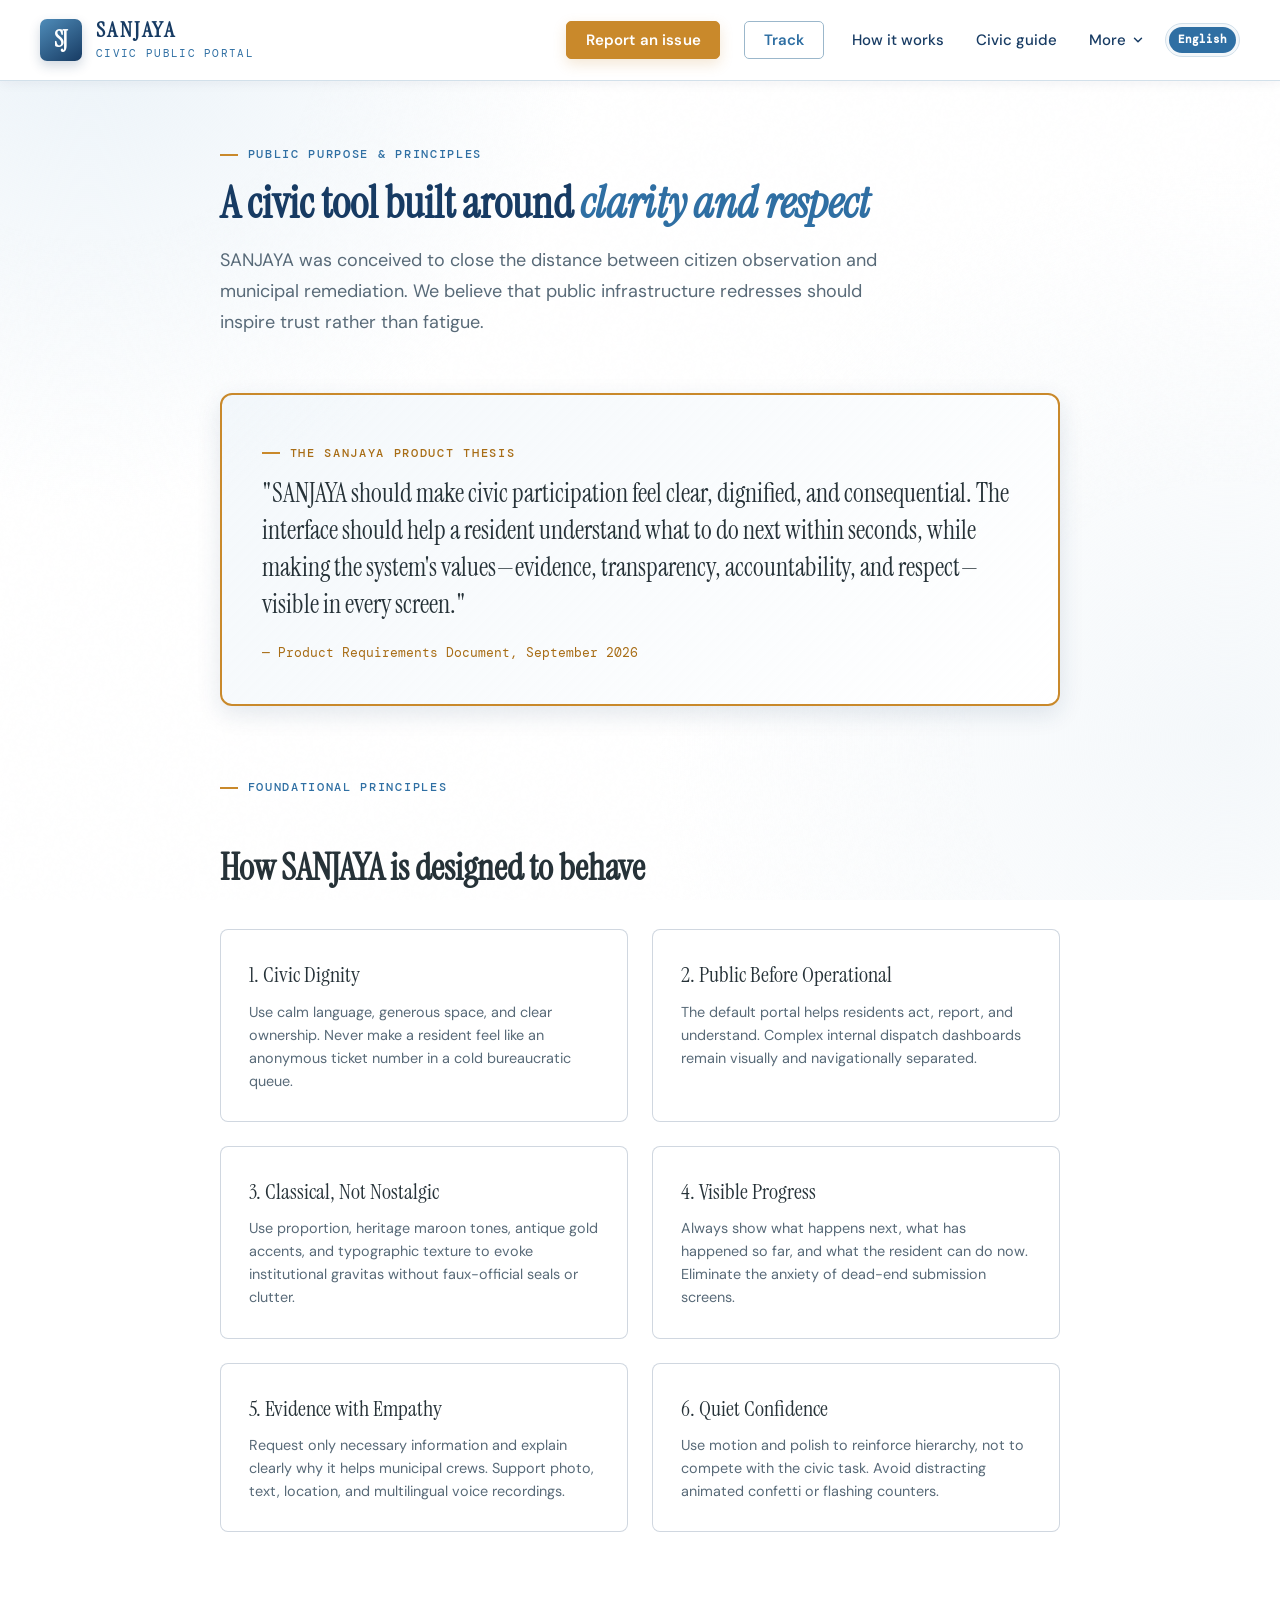
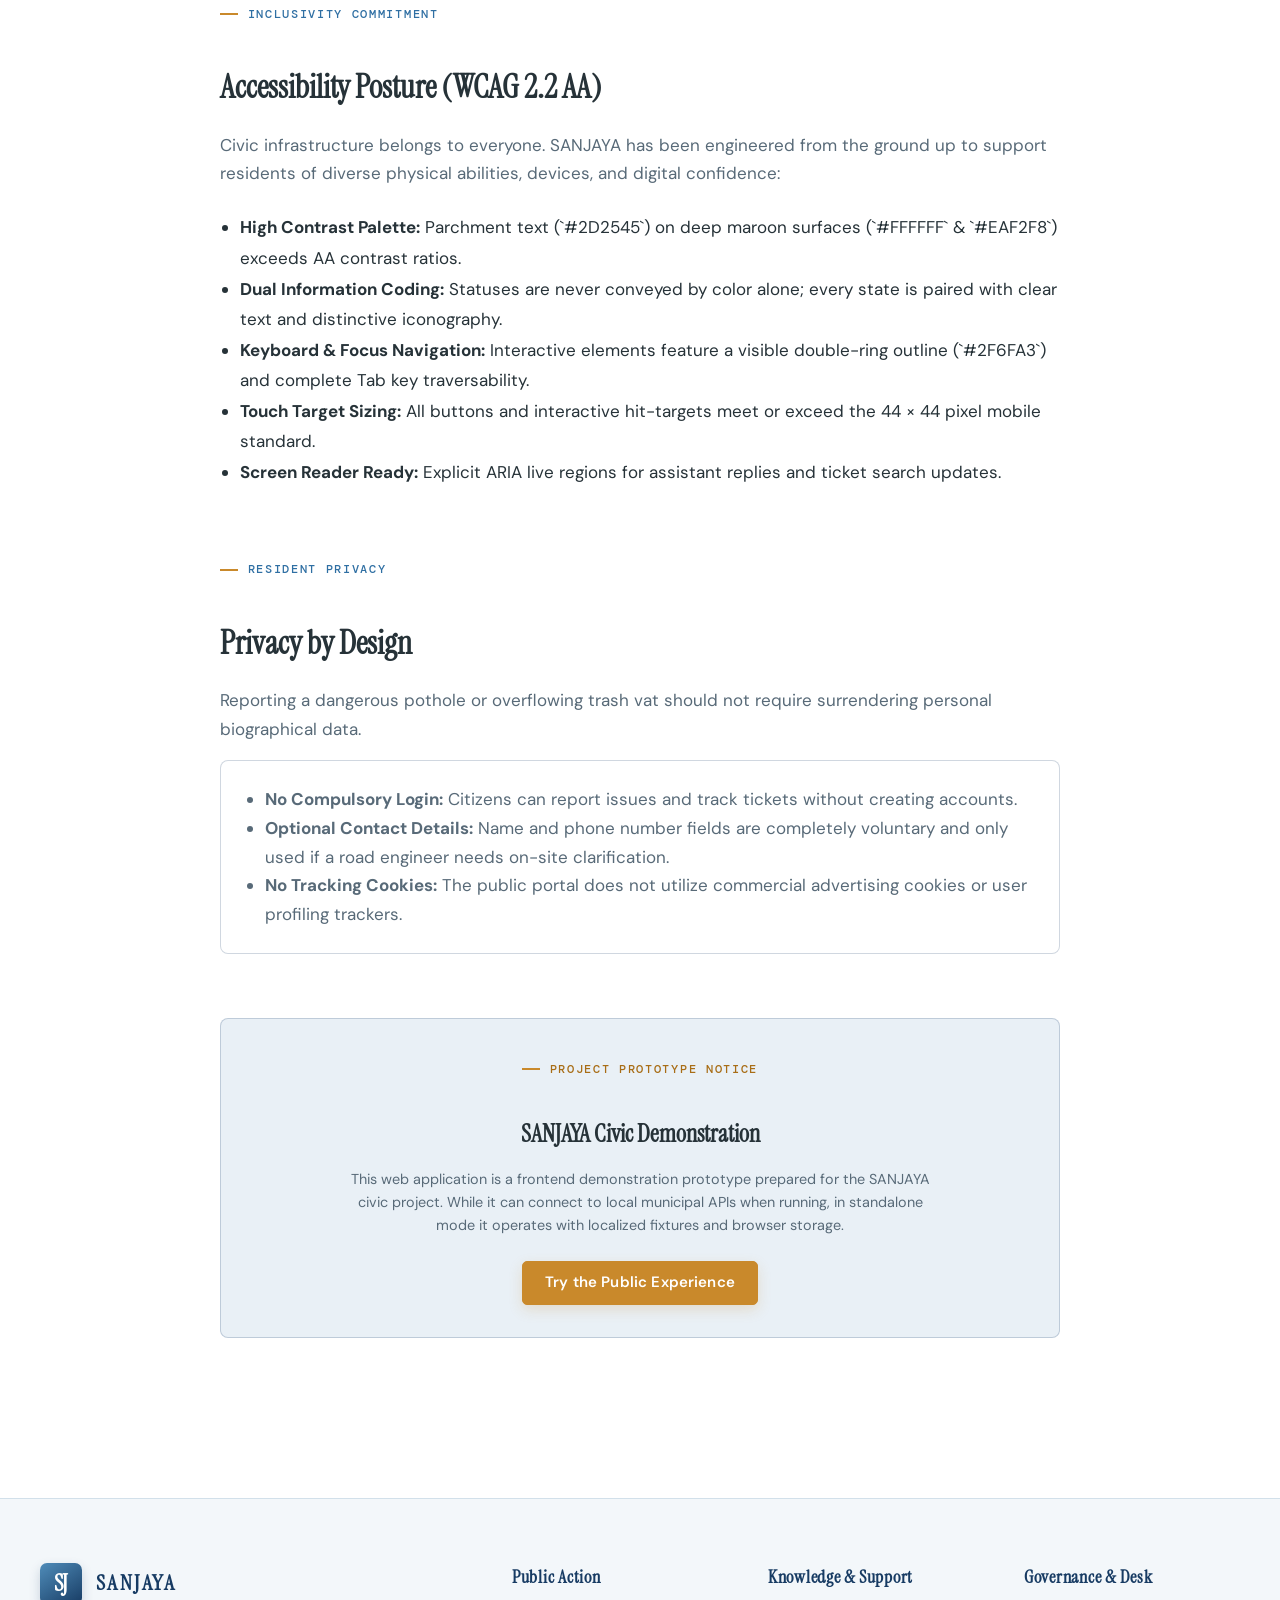
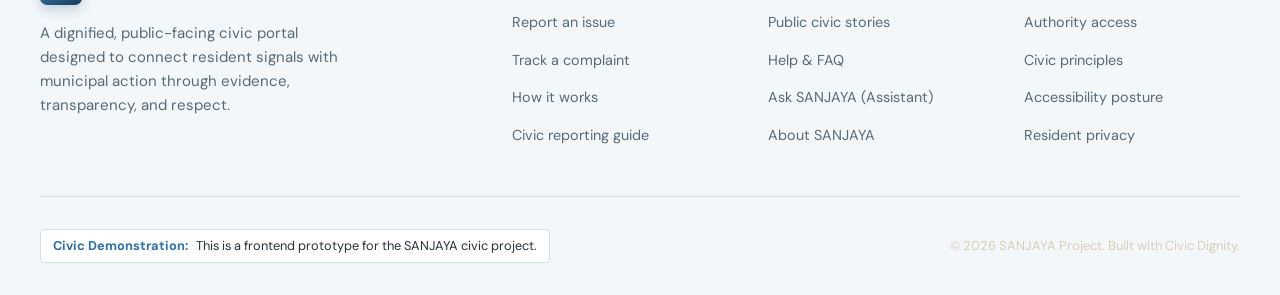
==== commit a4d126c6: "updated UI" ====
--- a/frontend/about.html
+++ b/frontend/about.html
@@ -4,7 +4,7 @@
   <meta charset="UTF-8" />
   <meta name="viewport" content="width=device-width, initial-scale=1.0" />
   <meta name="description" content="Learn about SANJAYA's mission, civic thesis, design principles, accessibility posture, and governance." />
-  <meta name="theme-color" content="#160D12" />
+  <meta name="theme-color" content="#FFFFFF" />
   <title>About SANJAYA — Civic Dignity, Transparency & Action</title>
   
   <!-- Typography -->
@@ -113,7 +113,7 @@
       </div>
 
       <!-- Product Thesis (PRD Section 1 & 2) -->
-      <section style="background: linear-gradient(135deg, rgba(75, 23, 36, 0.55), rgba(22, 13, 18, 0.95)); border: 2px solid var(--antique-gold); border-radius: var(--radius-lg); padding: 2.5rem; margin-bottom: 4rem; box-shadow: var(--shadow-md);">
+      <section style="background: linear-gradient(135deg, rgba(234, 242, 248, 0.55), rgba(255, 255, 255, 0.95)); border: 2px solid var(--antique-gold); border-radius: var(--radius-lg); padding: 2.5rem; margin-bottom: 4rem; box-shadow: var(--shadow-md);">
         <div class="eyebrow" style="color: var(--warm-yellow);">The SANJAYA Product Thesis</div>
         <blockquote style="margin: 0 0 1.25rem; font-family: var(--font-serif); font-size: 1.6rem; color: var(--parchment); line-height: 1.45;">
           "SANJAYA should make civic participation feel clear, dignified, and consequential. The interface should help a resident understand what to do next within seconds, while making the system's values—evidence, transparency, accountability, and respect—visible in every screen."
@@ -191,9 +191,9 @@
           Civic infrastructure belongs to everyone. SANJAYA has been engineered from the ground up to support residents of diverse physical abilities, devices, and digital confidence:
         </p>
         <ul style="color: var(--parchment); line-height: 1.8; padding-left: 1.25rem;">
-          <li><strong>High Contrast Palette:</strong> Parchment text (`#F6E7BF`) on deep maroon surfaces (`#160D12` & `#4B1724`) exceeds AA contrast ratios.</li>
+          <li><strong>High Contrast Palette:</strong> Parchment text (`#2D2545`) on deep maroon surfaces (`#FFFFFF` & `#EAF2F8`) exceeds AA contrast ratios.</li>
           <li><strong>Dual Information Coding:</strong> Statuses are never conveyed by color alone; every state is paired with clear text and distinctive iconography.</li>
-          <li><strong>Keyboard & Focus Navigation:</strong> Interactive elements feature a visible double-ring outline (`#F0C75E`) and complete Tab key traversability.</li>
+          <li><strong>Keyboard & Focus Navigation:</strong> Interactive elements feature a visible double-ring outline (`#2F6FA3`) and complete Tab key traversability.</li>
           <li><strong>Touch Target Sizing:</strong> All buttons and interactive hit-targets meet or exceed the 44 × 44 pixel mobile standard.</li>
           <li><strong>Screen Reader Ready:</strong> Explicit ARIA live regions for assistant replies and ticket search updates.</li>
         </ul>
@@ -218,7 +218,7 @@
       </section>
 
       <!-- Prototype Notice & Handoff Note (PRD Section 11) -->
-      <div style="background: rgba(201, 154, 61, 0.1); border: 1px solid var(--line-gold); border-radius: var(--radius-md); padding: 2rem; text-align: center;">
+      <div style="background: rgba(47, 111, 163, 0.1); border: 1px solid var(--line-gold); border-radius: var(--radius-md); padding: 2rem; text-align: center;">
         <div class="eyebrow" style="color: var(--warm-yellow);">Project Prototype Notice</div>
         <h3 style="font-family: var(--font-serif); font-size: 1.5rem; color: var(--parchment); margin-bottom: 0.5rem;">
           SANJAYA Civic Demonstration
--- a/frontend/css/tokens.css
+++ b/frontend/css/tokens.css
@@ -1,40 +1,40 @@
 /* ==========================================================================
    SANJAYA Design System Tokens
-   Heritage Civic Aesthetic: Dark Maroon, Antique Gold & Warm Yellow
+   Public Service Aesthetic: Civic Blue, White & Saffron
    Strictly adheres to PRD specifications
    ========================================================================== */
 
 :root {
   /* --- Core Palette Tokens (PRD Section 7.1) --- */
-  --ink: #160D12;             /* Page background: Deep maroon-black foundation */
-  --maroon: #4B1724;          /* Primary surface: Cards, bands, navigation emphasis */
-  --burgundy: #72263A;        /* Interactive dark accent: Hover, selected states */
-  --antique-gold: #C99A3D;    /* Primary action: Buttons, active indicators, rules */
-  --warm-yellow: #F0C75E;     /* Attention highlight: Status hints, focused decoration */
-  --parchment: #F6E7BF;       /* Primary text: Headings and high-priority text */
-  --muted-parchment: #CBBF9B; /* Secondary text: Body copy, labels, helper text */
-  --success: #92C6A5;         /* Positive status: Always paired with icon + text */
-  --warning: #E6B85C;         /* Needs attention: Sparingly used */
-  --error: #D9796A;           /* Error state: Validation or unavailable states */
+  --ink: #173B63;             /* Primary text and high-contrast civic blue */
+  --maroon: #EAF2F8;          /* Pale blue surface */
+  --burgundy: #D7E6F1;        /* Selected and interactive pale blue */
+  --antique-gold: #C9892B;    /* Restrained saffron action accent */
+  --warm-yellow: #A86D16;     /* Strong saffron highlight */
+  --parchment: #263238;       /* Heading and high-priority text */
+  --muted-parchment: #586A78; /* Secondary text and helper copy */
+  --success: #2E7D5B;         /* Positive status */
+  --warning: #98691D;         /* Needs attention */
+  --error: #B94A48;           /* Validation or unavailable states */
 
   /* --- Derived Atmospheric Surfaces & Overlays --- */
-  --surface-base: #160D12;
-  --surface-card: #200E17;
-  --surface-maroon: #4B1724;
-  --surface-elevated: #2A131F;
-  --surface-overlay: rgba(22, 13, 18, 0.88);
-  --surface-glass: rgba(75, 23, 36, 0.45);
+  --surface-base: #FFFFFF;
+  --surface-card: #FFFFFF;
+  --surface-maroon: #F3F7FA;
+  --surface-elevated: #F8FBFD;
+  --surface-overlay: rgba(255, 255, 255, 0.96);
+  --surface-glass: rgba(234, 242, 248, 0.82);
   
   /* --- Borders & Rules --- */
-  --line-gold: rgba(201, 154, 61, 0.28);
-  --line-gold-strong: rgba(201, 154, 61, 0.65);
-  --line-parchment: rgba(246, 231, 191, 0.12);
-  --line-subtle: rgba(203, 191, 155, 0.15);
+  --line-gold: rgba(23, 59, 99, 0.2);
+  --line-gold-strong: rgba(23, 59, 99, 0.58);
+  --line-parchment: rgba(38, 50, 56, 0.13);
+  --line-subtle: rgba(88, 106, 120, 0.2);
 
   /* --- Radial & Ambient Glows --- */
-  --glow-gold: rgba(201, 154, 61, 0.16);
-  --glow-maroon: rgba(75, 23, 36, 0.45);
-  --glow-warm: rgba(240, 199, 94, 0.18);
+  --glow-gold: rgba(201, 137, 43, 0.14);
+  --glow-maroon: rgba(72, 127, 167, 0.18);
+  --glow-warm: rgba(201, 137, 43, 0.12);
 
   /* --- Typography (PRD Section 7.2) --- */
   --font-serif: "Instrument Serif", "Cinzel", "Noto Serif Display", Georgia, serif;
@@ -83,10 +83,10 @@
   --transition-entrance: 550ms var(--ease-smooth);
 
   /* --- Elevation & Shadows --- */
-  --shadow-sm: 0 2px 8px rgba(0, 0, 0, 0.35);
-  --shadow-md: 0 8px 24px rgba(0, 0, 0, 0.45);
-  --shadow-lg: 0 16px 40px rgba(0, 0, 0, 0.55), 0 0 0 1px var(--line-gold);
-  --shadow-gold: 0 8px 25px rgba(201, 154, 61, 0.22);
+  --shadow-sm: 0 2px 8px rgba(23, 59, 99, 0.08);
+  --shadow-md: 0 8px 24px rgba(23, 59, 99, 0.12);
+  --shadow-lg: 0 16px 40px rgba(23, 59, 99, 0.16), 0 0 0 1px var(--line-gold);
+  --shadow-gold: 0 8px 25px rgba(201, 137, 43, 0.2);
 
   /* --- Z-Indices --- */
   --z-base: 1;
--- a/frontend/css/style.css
+++ b/frontend/css/style.css
@@ -495,4 +495,330 @@
     transition-duration: 0.01ms !important;
     scroll-behavior: auto !important;
   }
-}+}
+
+
+/* ==========================================================================\n   Civic visual refinement — presentation-only layer\n   Keeps the original interaction and responsive rules intact.\n   ========================================================================== */
+:root {
+  --civic-ink: #0F223D;
+  --civic-paper: #F7F2E8;
+  --civic-blue: #2A5D8F;
+  --civic-saffron: #C88A2A;
+}
+
+body {
+  background:
+    linear-gradient(180deg, rgba(17, 45, 77, 0.18), transparent 28rem),
+    var(--ink);
+}
+
+.site-glow {
+  background:
+    radial-gradient(circle at 12% 8%, rgba(42, 93, 143, 0.28) 0%, transparent 42%),
+    radial-gradient(circle at 90% 78%, rgba(23, 56, 95, 0.38) 0%, transparent 54%),
+    radial-gradient(circle at 50% 100%, rgba(200, 138, 42, 0.09) 0%, transparent 40%);
+}
+
+.site-header {
+  background: rgba(15, 34, 61, 0.9);
+  border-bottom-color: rgba(200, 138, 42, 0.42);
+}
+
+.site-header.is-scrolled {
+  background: rgba(15, 34, 61, 0.98);
+  box-shadow: 0 8px 24px rgba(4, 15, 29, 0.45);
+}
+
+.brand-mark {
+  border-radius: 6px 6px 2px 6px;
+  background: linear-gradient(145deg, #F1C75B, var(--antique-gold) 62%, #9E6415);
+  box-shadow: 0 5px 14px rgba(200, 138, 42, 0.25), inset 0 1px 1px rgba(255,255,255,0.42);
+}
+
+.brand-name { letter-spacing: 0.11em; }
+.brand-tagline { color: #F1C75B; }
+
+.btn { border-radius: 5px; letter-spacing: 0.01em; }
+.btn-primary {
+  background: linear-gradient(145deg, #F1C75B, #C88A2A 72%, #A96D1D);
+  box-shadow: 0 5px 16px rgba(200, 138, 42, 0.24);
+}
+.btn-secondary { background: var(--maroon); }
+.btn-outline { border-color: rgba(200, 138, 42, 0.55); }
+
+.hero { padding-top: clamp(3rem, 7vw, 6rem); }
+.hero-headline { letter-spacing: -0.025em; }
+.hero-trust { background: rgba(200, 138, 42, 0.1); }
+
+.step-card,
+.guide-toc,
+.state-box,
+.chat-box,
+.category-card,
+.ticket-search-box,
+.stepper {
+  box-shadow: 0 12px 30px rgba(4, 15, 29, 0.17);
+}
+
+.step-card:hover,
+.category-card:hover { box-shadow: 0 16px 34px rgba(4, 15, 29, 0.26); }
+
+.preview-box,
+.voice-recorder-box,
+.ticket-card,
+.footer-top-banner {
+  background-image: linear-gradient(135deg, rgba(23, 56, 95, 0.82), rgba(15, 34, 61, 0.96));
+}
+
+.form-input,
+.form-textarea,
+.form-select,
+.chat-input,
+.ticket-input { background-color: rgba(8, 25, 46, 0.72); }
+
+.form-input:focus,
+.form-textarea:focus,
+.form-select:focus { box-shadow: 0 0 0 2px rgba(241, 199, 91, 0.34); }
+
+.site-footer { background: #0B1A30; }
+
+@media (max-width: 640px) {
+  .hero-actions { width: 100%; }
+  .hero-actions .btn { width: min(100%, 21rem); }
+}
+
+
+/* ==========================================================================\n   Public-service light theme — presentation-only layer\n   ========================================================================== */
+:root {
+  --civic-ink: #2D2545;
+  --civic-violet: #7352A8;
+  --civic-lavender: #EEE9FA;
+  --civic-border: #DDD5ED;
+}
+
+body {
+  color: var(--ink);
+  background: #FFFFFF;
+}
+
+.site-texture { opacity: 0.012; }
+.site-glow {
+  background:
+    radial-gradient(circle at 7% 0%, rgba(238, 233, 250, 0.95) 0%, transparent 34%),
+    radial-gradient(circle at 96% 82%, rgba(243, 239, 251, 0.9) 0%, transparent 40%);
+}
+
+.site-header {
+  background: rgba(255, 255, 255, 0.96);
+  border-bottom: 1px solid var(--civic-border);
+  box-shadow: 0 2px 12px rgba(45, 37, 69, 0.06);
+}
+.site-header.is-scrolled {
+  background: rgba(255, 255, 255, 0.99);
+  border-bottom-color: #CFC3E5;
+  box-shadow: 0 8px 22px rgba(45, 37, 69, 0.1);
+}
+
+.brand-mark {
+  border: 0;
+  border-radius: 7px;
+  color: #FFFFFF;
+  background: linear-gradient(145deg, #8B6BC0, #7352A8);
+  box-shadow: 0 5px 12px rgba(115, 82, 168, 0.2);
+}
+.brand-name, .nav-link, .dropdown-trigger { color: var(--civic-ink); }
+.brand-tagline { color: var(--civic-violet); }
+.nav-link:hover, .nav-link.is-active,
+.dropdown-trigger:hover, .dropdown-trigger[aria-expanded="true"] { color: var(--civic-violet); }
+.nav-link.is-active::after { background: var(--civic-violet); }
+
+.lang-selector { background: #F5F2FA; border-color: var(--civic-border); }
+.lang-btn { color: var(--muted-parchment); }
+.lang-btn.is-active { background: var(--civic-violet); color: #FFFFFF; }
+.menu-toggle { background: var(--civic-lavender); border-color: var(--civic-border); color: var(--civic-ink); }
+
+.btn { border-radius: 5px; }
+.btn-primary {
+  color: #FFFFFF;
+  background: var(--civic-violet);
+  border-color: var(--civic-violet);
+  box-shadow: 0 5px 14px rgba(115, 82, 168, 0.18);
+}
+.btn-primary:hover { color: #FFFFFF; background: #604391; box-shadow: 0 8px 18px rgba(115, 82, 168, 0.24); }
+.btn-secondary { color: var(--civic-violet); background: var(--civic-lavender); border-color: var(--civic-border); }
+.btn-secondary:hover { color: var(--civic-violet); background: #E3DBF4; }
+.btn-outline { color: var(--civic-violet); border-color: #B9A9D5; }
+.btn-outline:hover { color: #604391; background: var(--civic-lavender); border-color: var(--civic-violet); }
+
+.hero { padding-top: clamp(3rem, 7vw, 6rem); }
+.hero-headline, .section-title, .step-card h3, .brand-name { color: var(--civic-ink); }
+.hero-headline em, .section-title em { color: var(--civic-violet); text-shadow: none; }
+.hero-subhead, .section-lead, .step-card p { color: var(--muted-parchment); }
+.hero-trust { color: var(--civic-violet); background: #F5F2FA; border-color: var(--civic-border); }
+
+.steps-section, .status-preview-section { border-top-color: #E8E2F1; }
+.step-card, .category-card, .guide-toc, .state-box, .chat-box, .stepper, .ticket-search-box {
+  background: #FFFFFF;
+  border-color: var(--civic-border);
+  box-shadow: 0 8px 24px rgba(45, 37, 69, 0.08);
+}
+.step-card:hover, .category-card:hover { border-color: #B9A9D5; box-shadow: 0 12px 28px rgba(45, 37, 69, 0.12); }
+.step-number, .eyebrow { color: var(--civic-violet); }
+.eyebrow::before { background: #B9A9D5; }
+.preview-box, .voice-recorder-box, .ticket-card, .footer-top-banner {
+  color: var(--civic-ink);
+  background: linear-gradient(135deg, #F5F2FA, #FFFFFF);
+  border-color: var(--civic-border);
+  box-shadow: 0 10px 28px rgba(45, 37, 69, 0.1);
+}
+
+.form-input, .form-textarea, .form-select, .chat-input, .ticket-input {
+  color: var(--civic-ink);
+  background: #FFFFFF;
+  border-color: #CFC3E5;
+}
+.form-input:focus, .form-textarea:focus, .form-select:focus, .chat-input:focus {
+  border-color: var(--civic-violet);
+  box-shadow: 0 0 0 3px rgba(115, 82, 168, 0.12);
+}
+.form-label, .meta-value, .guide-section h2 { color: var(--civic-ink); }
+.form-hint, .meta-label, .guide-toc a { color: var(--muted-parchment); }
+.dropzone { background: #FBFAFD; border-color: #B9A9D5; }
+.dropzone:hover, .dropzone.is-dragover { background: var(--civic-lavender); border-color: var(--civic-violet); }
+.category-card.is-selected { background: #F5F2FA; border-color: var(--civic-violet); box-shadow: 0 0 0 1px var(--civic-violet); }
+.category-icon { color: var(--civic-violet); background: var(--civic-lavender); border-color: var(--civic-border); }
+
+.chat-header, .chat-prompts-bar { background: #F5F2FA; border-color: var(--civic-border); }
+.chat-msg.msg-assistant { color: var(--civic-ink); background: #F7F5FB; border-color: var(--civic-border); }
+.chat-msg.msg-user { color: #FFFFFF; background: var(--civic-violet); }
+.prompt-chip { color: var(--civic-violet); background: #FFFFFF; border-color: #CFC3E5; }
+.prompt-chip:hover { color: #FFFFFF; background: var(--civic-violet); }
+
+.site-footer { background: #F5F2FA; border-top-color: var(--civic-border); }
+.footer-top-text h3, .footer-col h4 { color: var(--civic-ink); }
+.footer-top-text p, .footer-col a { color: var(--muted-parchment); }
+.footer-col a:hover { color: var(--civic-violet); }
+.prototype-notice { color: var(--civic-ink); background: #FFFFFF; border-color: var(--civic-border); }
+.prototype-notice strong { color: var(--civic-violet); }
+
+@media (min-width: 1200px) {
+  .shell { width: min(1280px, calc(100% - 5rem)); }
+}
+@media (max-width: 640px) {
+  .hero-actions { width: 100%; }
+  .hero-actions .btn { width: min(100%, 21rem); }
+}
+
+
+/* ==========================================================================\n   Recommended civic palette final pass — blue, white, saffron\n   ========================================================================== */
+:root {
+  --civic-ink: #173B63;
+  --civic-blue: #2F6FA3;
+  --civic-saffron: #C9892B;
+  --civic-pale: #EAF2F8;
+  --civic-border: #D2E0EA;
+}
+body { color: #263238; background: #FFFFFF; }
+.site-glow { background: radial-gradient(circle at 7% 0%, rgba(234,242,248,.95), transparent 34%), radial-gradient(circle at 96% 82%, rgba(243,247,250,.9), transparent 40%); }
+.site-header { background: rgba(255,255,255,.97); border-bottom-color: var(--civic-border); }
+.site-header.is-scrolled { background: #FFFFFF; border-bottom-color: #B8CDDC; }
+.brand-mark { background: linear-gradient(145deg, #4F8CB9, #173B63); box-shadow: 0 5px 12px rgba(23,59,99,.2); }
+.brand-name, .nav-link, .dropdown-trigger, .hero-headline, .section-title, .step-card h3 { color: var(--civic-ink); }
+.brand-tagline, .nav-link:hover, .nav-link.is-active, .dropdown-trigger:hover { color: var(--civic-blue); }
+.nav-link.is-active::after { background: var(--civic-saffron); }
+.lang-selector { background: #F3F7FA; border-color: var(--civic-border); }
+.lang-btn.is-active { background: var(--civic-blue); color: #FFFFFF; }
+.menu-toggle { background: var(--civic-pale); border-color: var(--civic-border); color: var(--civic-ink); }
+.btn-primary { color: #FFFFFF; background: var(--civic-saffron); border-color: var(--civic-saffron); box-shadow: 0 5px 14px rgba(201,137,43,.2); }
+.btn-primary:hover { color: #FFFFFF; background: #A86D16; }
+.btn-secondary { color: var(--civic-ink); background: var(--civic-pale); border-color: var(--civic-border); }
+.btn-secondary:hover { color: var(--civic-ink); background: #D7E6F1; }
+.btn-outline { color: var(--civic-blue); border-color: #9BB7CB; }
+.btn-outline:hover { color: var(--civic-ink); background: var(--civic-pale); border-color: var(--civic-blue); }
+.hero-headline em, .section-title em, .eyebrow, .step-number { color: var(--civic-blue); }
+.eyebrow::before { background: var(--civic-saffron); }
+.hero-trust { color: var(--civic-ink); background: #F3F7FA; border-color: var(--civic-border); }
+.step-card, .category-card, .guide-toc, .state-box, .chat-box, .stepper, .ticket-search-box { border-color: var(--civic-border); box-shadow: 0 8px 24px rgba(23,59,99,.08); }
+.step-card:hover, .category-card:hover { border-color: #9BB7CB; }
+.preview-box, .voice-recorder-box, .ticket-card, .footer-top-banner { background: linear-gradient(135deg, #F3F7FA, #FFFFFF); border-color: var(--civic-border); }
+.form-input, .form-textarea, .form-select, .chat-input, .ticket-input { color: #263238; border-color: #B8CDDC; background: #FFFFFF; }
+.form-input:focus, .form-textarea:focus, .form-select:focus, .chat-input:focus { border-color: var(--civic-blue); box-shadow: 0 0 0 3px rgba(47,111,163,.13); }
+.form-label, .meta-value, .guide-section h2 { color: #263238; }
+.dropzone { background: #FBFDFE; border-color: #9BB7CB; }
+.dropzone:hover, .dropzone.is-dragover { background: var(--civic-pale); border-color: var(--civic-blue); }
+.category-card.is-selected { background: #F3F7FA; border-color: var(--civic-blue); box-shadow: 0 0 0 1px var(--civic-blue); }
+.category-icon { color: var(--civic-blue); background: var(--civic-pale); border-color: var(--civic-border); }
+.chat-header, .chat-prompts-bar { background: #F3F7FA; border-color: var(--civic-border); }
+.chat-msg.msg-assistant { color: #263238; background: #F8FBFD; border-color: var(--civic-border); }
+.chat-msg.msg-user { color: #FFFFFF; background: var(--civic-blue); }
+.prompt-chip { color: var(--civic-blue); background: #FFFFFF; border-color: #B8CDDC; }
+.prompt-chip:hover { color: #FFFFFF; background: var(--civic-blue); }
+.site-footer { background: #F3F7FA; border-top-color: var(--civic-border); }
+.footer-top-text h3, .footer-col h4 { color: var(--civic-ink); }
+.footer-col a:hover, .prototype-notice strong { color: var(--civic-blue); }
+.prototype-notice { color: #263238; background: #FFFFFF; border-color: var(--civic-border); }
+@media (min-width: 1200px) { .shell { width: min(1280px, calc(100% - 5rem)); } }
+
+
+/* ==========================================================================\n   Civic Guide Contents — focused readability refinement\n   ========================================================================== */
+.guide-toc {
+  background: #F3F7FA;
+  border: 1px solid #C5D7E3;
+  border-top: 4px solid #173B63;
+  border-radius: 8px;
+  padding: 1.25rem;
+  box-shadow: 0 8px 22px rgba(23, 59, 99, 0.1);
+}
+.guide-toc h4 {
+  color: #173B63;
+  font-family: var(--font-sans);
+  font-size: 0.9rem;
+  font-weight: 700;
+  letter-spacing: 0.05em;
+  text-transform: uppercase;
+  margin-bottom: 1rem;
+  padding-bottom: 0.8rem;
+  border-bottom: 1px solid #C5D7E3;
+}
+.guide-toc ul { gap: 0.35rem; }
+.guide-toc li { margin: 0; }
+.guide-toc a {
+  color: #355A72;
+  font-size: 0.92rem;
+  font-weight: 600;
+  line-height: 1.35;
+  padding: 0.62rem 0.7rem;
+  border-left: 3px solid transparent;
+  border-radius: 4px;
+  transition: background var(--transition-quick), color var(--transition-quick), border-color var(--transition-quick), transform var(--transition-quick);
+}
+.guide-toc a:hover,
+.guide-toc a:focus-visible {
+  color: #173B63;
+  background: #EAF2F8;
+  border-left-color: #2F6FA3;
+  transform: translateX(2px);
+}
+.guide-toc a.is-active {
+  color: #FFFFFF;
+  background: #173B63;
+  border-left-color: #C9892B;
+  box-shadow: 0 3px 8px rgba(23, 59, 99, 0.15);
+}
+.guide-toc > div {
+  margin-top: 1.25rem !important;
+  padding-top: 1rem !important;
+  border-top-color: #C5D7E3 !important;
+}
+.guide-toc .btn-primary {
+  min-height: 42px;
+  color: #FFFFFF;
+  background: #C9892B;
+  border-color: #C9892B;
+  box-shadow: 0 4px 10px rgba(201, 137, 43, 0.18);
+}
+.guide-toc .btn-primary:hover { background: #A86D16; }
+@media (max-width: 900px) {
+  .guide-toc { position: relative; top: auto; }
+  .guide-toc a { padding-block: 0.7rem; }
+}
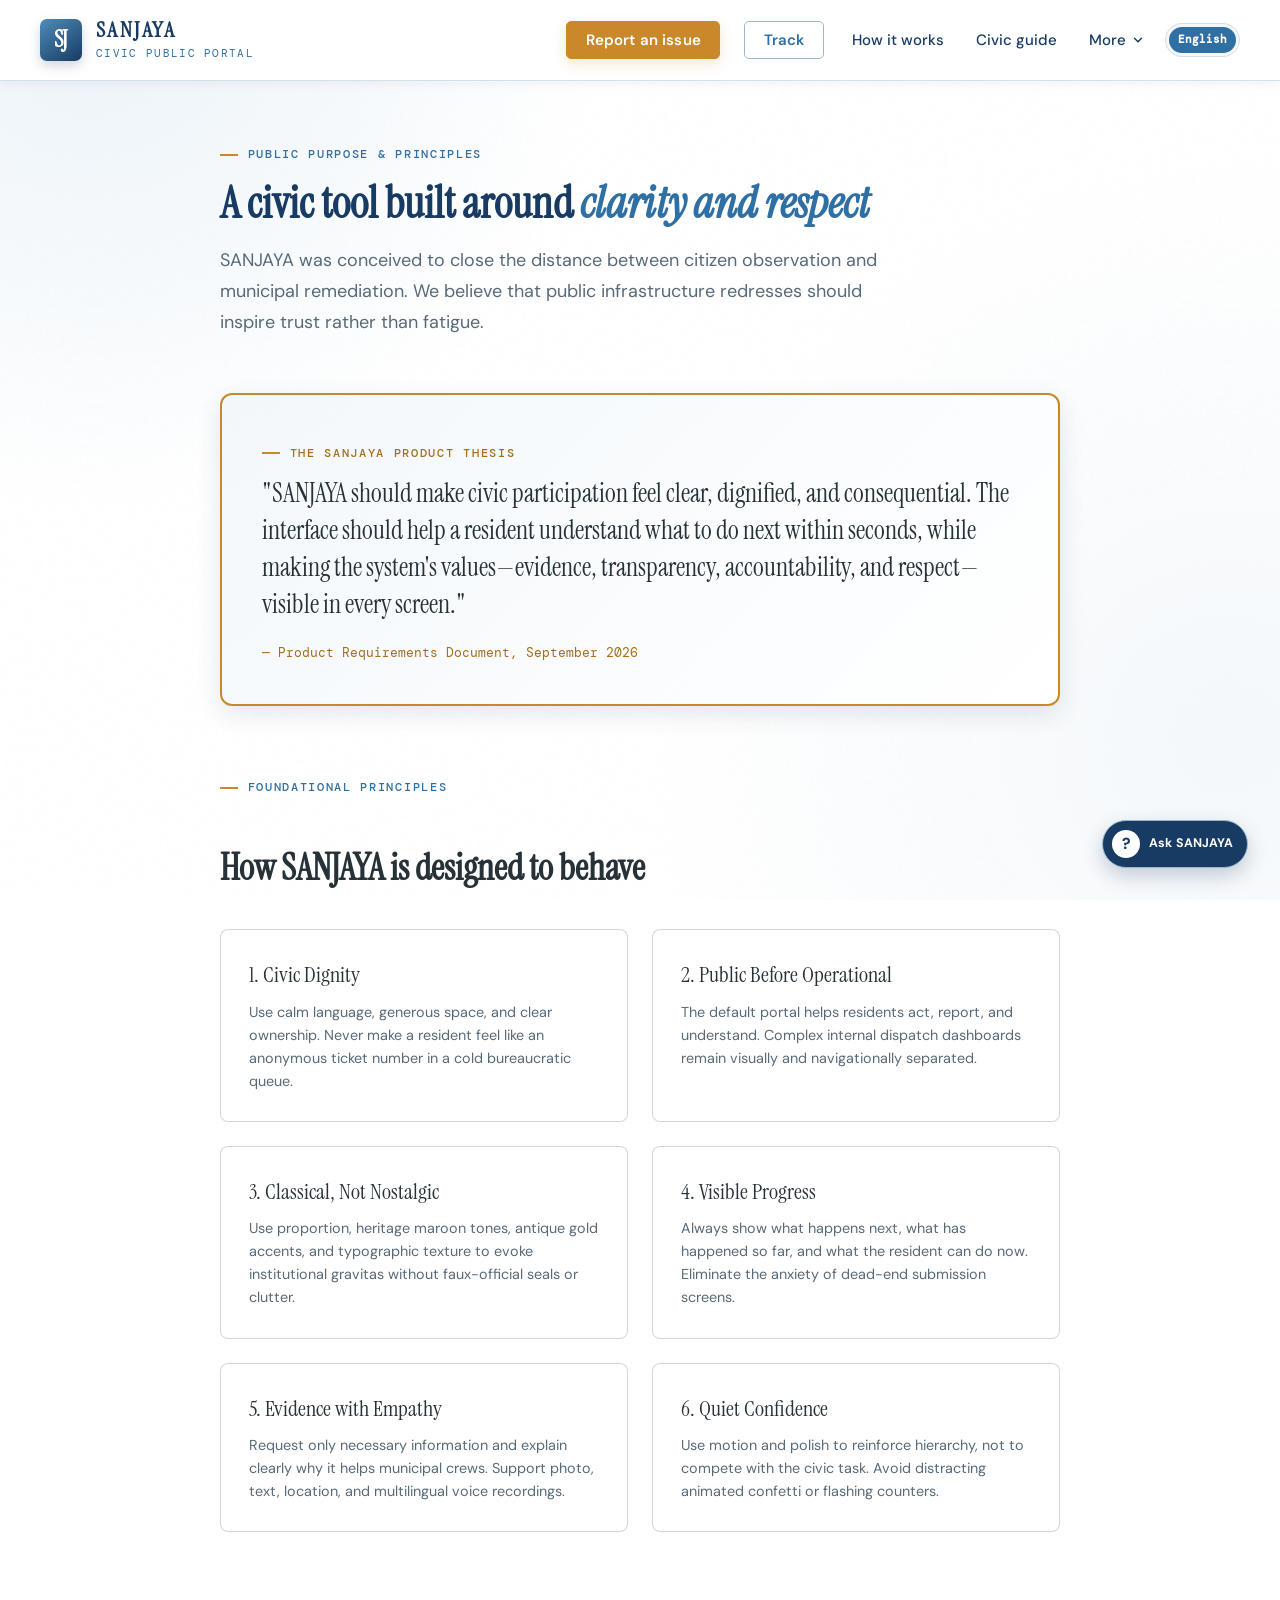
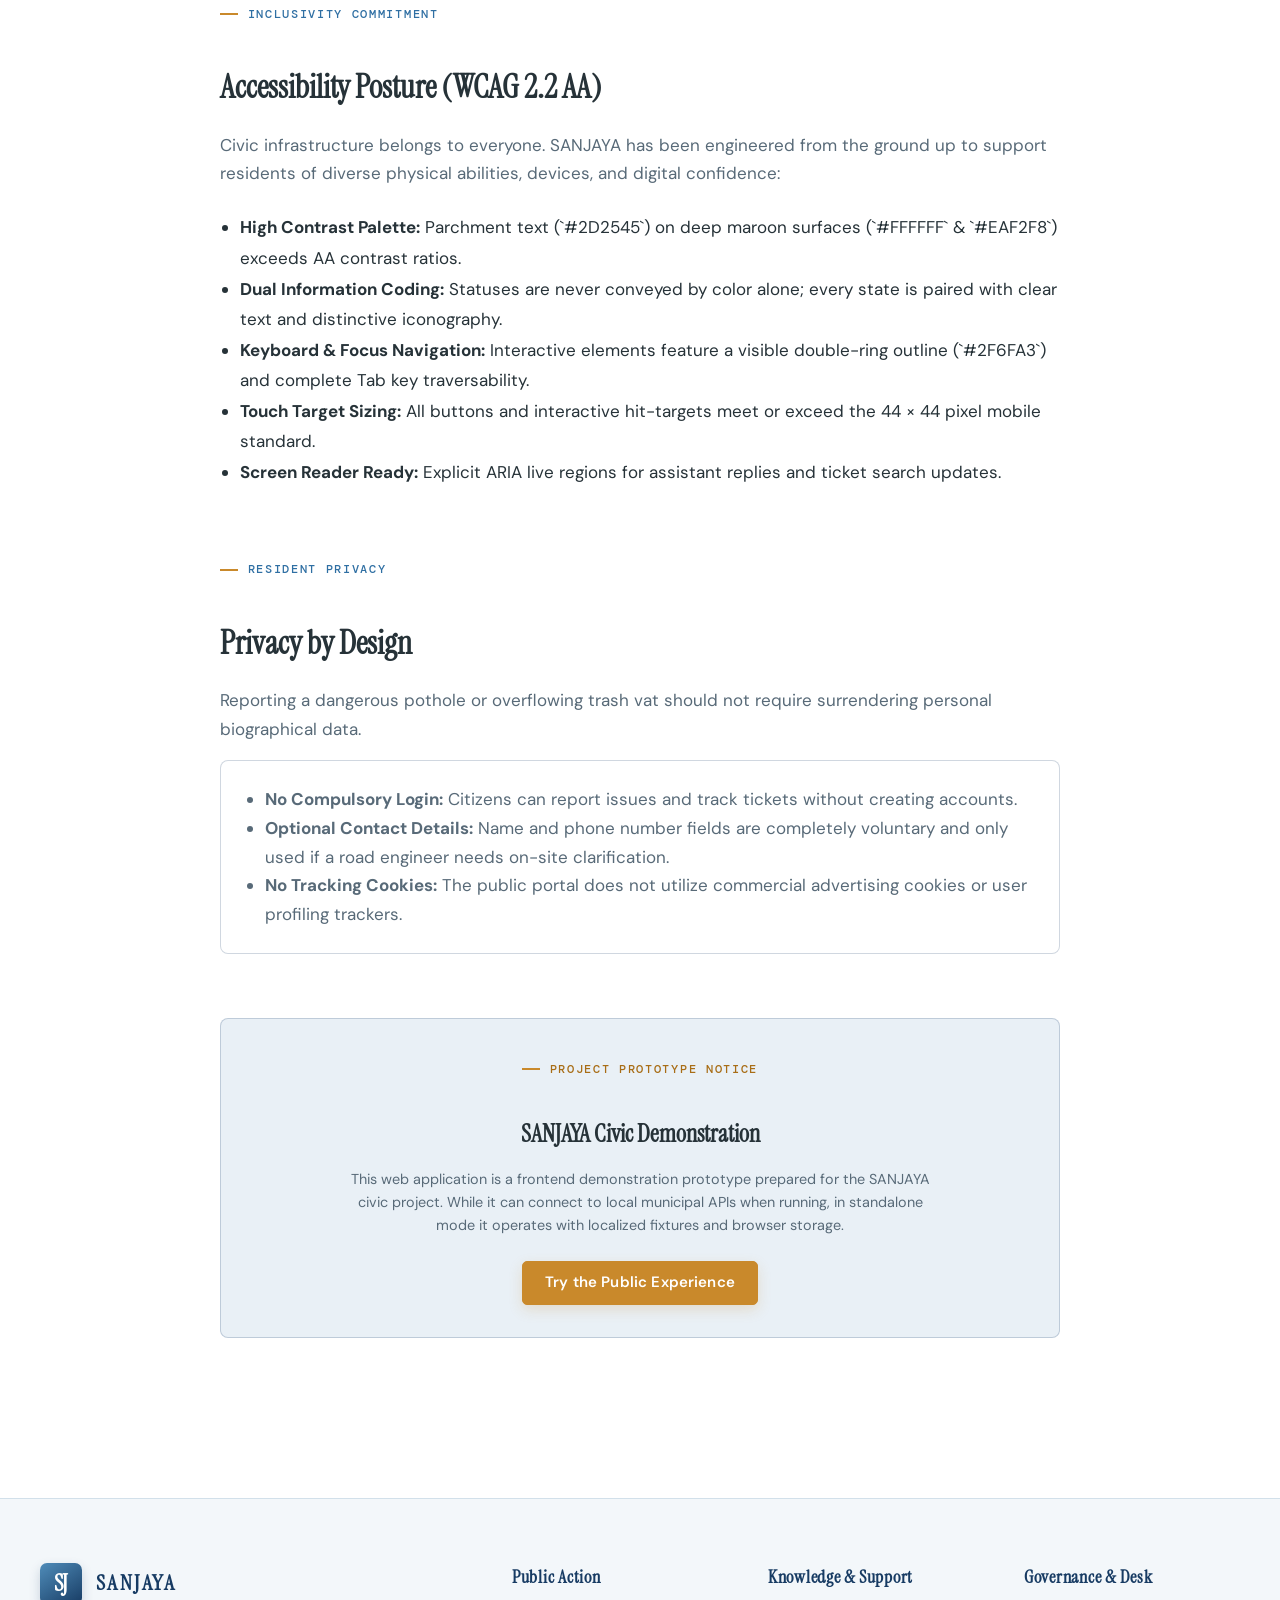
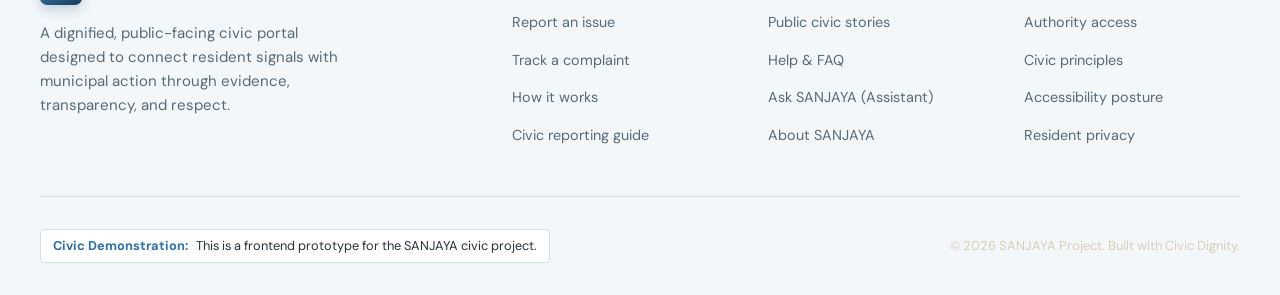
==== commit 21bb03db: "added ask SANJAYA floating button" ====
--- a/frontend/about.html
+++ b/frontend/about.html
@@ -287,5 +287,10 @@
   <script src="js/adapter.js"></script>
   <script src="js/shared.js"></script>
   <script src="js/app.js"></script>
+
+  <a class="ask-sanjaya-fab" href="assistant.html#assistant-chat" aria-label="Ask SANJAYA assistant">
+    <span class="ask-sanjaya-fab-icon" aria-hidden="true">?</span>
+    <span>Ask SANJAYA</span>
+  </a>
 </body>
 </html>
--- a/frontend/css/style.css
+++ b/frontend/css/style.css
@@ -822,3 +822,57 @@
   .guide-toc { position: relative; top: auto; }
   .guide-toc a { padding-block: 0.7rem; }
 }
+
+
+/* ==========================================================================\n   Persistent Ask SANJAYA floating action\n   ========================================================================== */
+.ask-sanjaya-fab {
+  position: fixed;
+  right: clamp(1rem, 2.5vw, 2rem);
+  bottom: clamp(1rem, 2.5vw, 2rem);
+  z-index: var(--z-toast);
+  display: inline-flex;
+  align-items: center;
+  gap: 0.55rem;
+  min-height: 46px;
+  padding: 0.55rem 0.85rem 0.55rem 0.6rem;
+  border: 1px solid #9BB7CB;
+  border-radius: 999px;
+  color: #FFFFFF;
+  background: #173B63;
+  box-shadow: 0 8px 20px rgba(23, 59, 99, 0.24);
+  font-family: var(--font-sans);
+  font-size: 0.78rem;
+  font-weight: 700;
+  letter-spacing: 0.01em;
+  text-decoration: none;
+  transition: transform var(--transition-quick), background var(--transition-quick), box-shadow var(--transition-quick);
+}
+.ask-sanjaya-fab:hover {
+  color: #FFFFFF;
+  background: #2F6FA3;
+  transform: translateY(-2px);
+  box-shadow: 0 11px 24px rgba(23, 59, 99, 0.28);
+}
+.ask-sanjaya-fab:focus-visible {
+  outline: 3px solid #C9892B;
+  outline-offset: 3px;
+}
+.ask-sanjaya-fab-icon {
+  display: grid;
+  width: 28px;
+  height: 28px;
+  place-items: center;
+  border-radius: 50%;
+  color: #173B63;
+  background: #FFFFFF;
+  font-size: 1rem;
+  font-weight: 800;
+}
+@media (max-width: 520px) {
+  .ask-sanjaya-fab { right: 0.75rem; bottom: 0.75rem; }
+  .ask-sanjaya-fab span:last-child { font-size: 0.72rem; }
+}
+@media (prefers-reduced-motion: reduce) {
+  .ask-sanjaya-fab { transition: none; }
+  .ask-sanjaya-fab:hover { transform: none; }
+}
